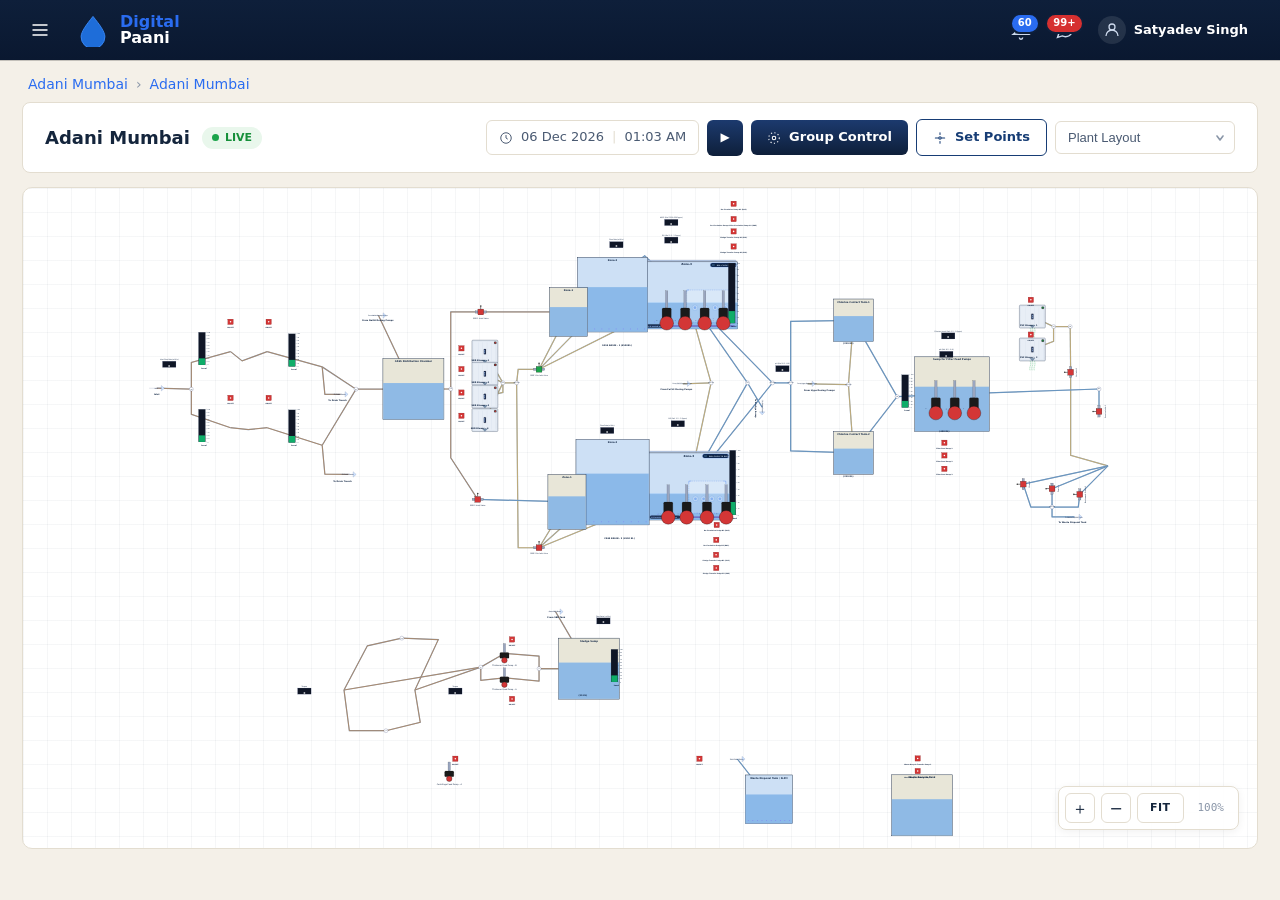
==== index.html @ 43726808 "Set Points drawer: progressive disclosure for control + LT unit changed to % User view (Set Points d" ====
<!doctype html>
<html lang="en">
<head>
<meta charset="utf-8" />
<meta name="viewport" content="width=device-width,initial-scale=1" />
<title>Adani Mumbai · Remote Control</title>
<link rel="stylesheet" href="style.css" />
</head>
<body>

<!-- ====================== TOP NAV ====================== -->
<header class="dp-topnav">
  <div class="dp-topnav-left">
    <button class="dp-burger" aria-label="Menu">
      <svg width="20" height="20" viewBox="0 0 24 24" fill="none" stroke="currentColor" stroke-width="2"><path d="M3 6h18M3 12h18M3 18h18"/></svg>
    </button>
    <div class="dp-logo">
      <svg class="dp-logo-mark" width="34" height="34" viewBox="0 0 40 40">
        <path d="M20 4 C12 14, 6 22, 6 28 a14 14 0 0 0 28 0 c0 -6 -6 -14 -14 -24z" fill="#1e6dd9"/>
        <path d="M20 4 C12 14, 6 22, 6 28 a14 14 0 0 0 28 0 c0 -6 -6 -14 -14 -24z" fill="none" stroke="#3d8eff" stroke-width="1"/>
      </svg>
      <div class="dp-logo-text">
        <div class="t1">Digital</div>
        <div class="t2">Paani</div>
      </div>
    </div>
  </div>
  <div class="dp-topnav-right">
    <button class="dp-icon-btn" aria-label="Notifications">
      <svg width="20" height="20" viewBox="0 0 24 24" fill="none" stroke="currentColor" stroke-width="1.7"><path d="M6 8a6 6 0 0 1 12 0c0 7 3 9 3 9H3s3-2 3-9"/><path d="M10 21a2 2 0 0 0 4 0"/></svg>
      <span class="dp-badge">60</span>
    </button>
    <button class="dp-icon-btn" aria-label="Messages">
      <svg width="20" height="20" viewBox="0 0 24 24" fill="none" stroke="currentColor" stroke-width="1.7"><path d="M21 11.5a8.38 8.38 0 0 1-.9 3.8 8.5 8.5 0 0 1-7.6 4.7 8.38 8.38 0 0 1-3.8-.9L3 21l1.9-5.7a8.38 8.38 0 0 1-.9-3.8 8.5 8.5 0 0 1 4.7-7.6 8.38 8.38 0 0 1 3.8-.9h.5a8.48 8.48 0 0 1 8 8v.5z"/></svg>
      <span class="dp-badge red">99+</span>
    </button>
    <div class="dp-user">
      <span class="dp-user-icon">
        <svg width="18" height="18" viewBox="0 0 24 24" fill="none" stroke="currentColor" stroke-width="1.7"><circle cx="12" cy="8" r="4"/><path d="M4 20a8 8 0 0 1 16 0"/></svg>
      </span>
      <span class="dp-user-name">Satyadev Singh</span>
    </div>
  </div>
</header>

<!-- ====================== BREADCRUMB ====================== -->
<nav class="dp-breadcrumb">
  <a href="#">Adani Mumbai</a>
  <span class="sep">›</span>
  <a href="#">Adani Mumbai</a>
</nav>

<!-- ====================== PAGE HEADER STRIP ====================== -->
<div class="dp-page-strip">
  <div class="dp-page-title">
    <h1>Adani Mumbai</h1>
    <span class="live-pill"><span class="dot"></span> LIVE</span>
  </div>
  <div class="dp-page-actions">
    <div class="dp-datetime">
      <svg width="14" height="14" viewBox="0 0 24 24" fill="none" stroke="currentColor" stroke-width="1.7"><circle cx="12" cy="12" r="9"/><path d="M12 7v5l3 2"/></svg>
      <span id="hdrDate">May 26, 2026</span>
      <span class="sep">|</span>
      <span id="hdrTime">04:18 PM</span>
    </div>
    <button class="dp-play" aria-label="Play">▶</button>
    <button class="dp-group-btn" id="openGroupControl">
      <svg width="14" height="14" viewBox="0 0 24 24" fill="none" stroke="currentColor" stroke-width="1.8"><circle cx="12" cy="12" r="3"/><circle cx="12" cy="12" r="9" stroke-dasharray="2 4"/></svg>
      Group Control
    </button>
    <button class="dp-group-btn alt" id="openSetPoints">
      <svg width="14" height="14" viewBox="0 0 24 24" fill="none" stroke="currentColor" stroke-width="1.8" stroke-linecap="round" stroke-linejoin="round"><path d="M4 12h6"/><path d="M14 12h6"/><circle cx="12" cy="12" r="2"/><path d="M12 6V3"/><path d="M12 21v-3"/></svg>
      Set Points
    </button>
    <div class="dp-page-select">
      <select id="pageSelect">
        <option value="layout">Plant Layout</option>
        <option value="config">Set Point Configuration</option>
      </select>
      <svg width="10" height="10" viewBox="0 0 10 10"><path d="M2,3 L5,7 L8,3" fill="none" stroke="currentColor" stroke-width="1.6" stroke-linecap="round" stroke-linejoin="round"/></svg>
    </div>
  </div>
</div>

<!-- ====================== MAIN VIEWS ====================== -->
<main class="dp-main" id="dpMain">
  <!-- Plant Layout view -->
  <section class="view view-layout" id="view-layout">
    <div class="scada-wrap" id="scadaWrap">
      <div id="layoutHost" class="layout-host"></div>
      <div class="zoom-controls" aria-label="Layout zoom controls">
        <button class="zbtn" id="zoomIn"  title="Zoom in">＋</button>
        <button class="zbtn" id="zoomOut" title="Zoom out">−</button>
        <button class="zbtn wide" id="zoomFit" title="Fit / reset">FIT</button>
        <span class="zoom-level" id="zoomLevel">100%</span>
      </div>
      <div class="tank-drawer hidden" data-viz-internals="BASIN1" id="vizDrawer1"></div>
      <div class="tank-drawer hidden" data-viz-internals="BASIN2" id="vizDrawer2"></div>
    </div>
  </section>

</main>

<!-- ====================== SET POINTS DRAWER (operator editor) ====================== -->
<aside class="dp-side wide hidden" id="setPointsPanel" aria-label="Set Points">
  <div class="dp-side-head">
    <div class="dp-side-head-left">
      <span class="dp-side-icon-tile">
        <svg width="20" height="20" viewBox="0 0 24 24" fill="none" stroke="currentColor" stroke-width="1.8" stroke-linecap="round" stroke-linejoin="round"><path d="M4 12h6"/><path d="M14 12h6"/><circle cx="12" cy="12" r="2"/><path d="M12 6V3"/><path d="M12 21v-3"/></svg>
      </span>
      <div>
        <div class="dp-side-overline">SET POINTS</div>
        <div class="dp-side-title">Adani SBR Group</div>
        <div class="dp-side-sub"><b id="spDrawerCount">12</b> configured · click Edit to override</div>
      </div>
    </div>
    <button class="dp-side-close" id="closeSetPoints">✕</button>
  </div>
  <div class="sp-drawer-toolbar">
    <div class="sp-drawer-search">
      <svg width="14" height="14" viewBox="0 0 24 24" fill="none" stroke="currentColor" stroke-width="1.8"><circle cx="11" cy="11" r="7"/><path d="m21 21-4.3-4.3"/></svg>
      <input type="search" id="spDrawerSearch" placeholder="Search by name, equipment or HMI tag…" />
    </div>
    <select id="spDrawerTypeFilter" class="sp-drawer-select">
      <option value="">All types</option>
      <option>Level</option><option>DO</option><option>Differential Pressure</option><option>Differential Pressure (calculated)</option>
      <option>pH</option><option>FRC</option><option>ORP</option><option>Flow</option><option>Time</option>
    </select>
  </div>
  <div class="sp-drawer-body" id="spDrawerBody"></div>
</aside>

<!-- ====================== GROUP CONTROL SIDE PANEL ====================== -->
<aside class="dp-side hidden" id="groupPanel" aria-label="Group Control">
  <div class="dp-side-head">
    <div class="dp-side-head-left">
      <span class="dp-side-icon-tile">
        <svg width="20" height="20" viewBox="0 0 24 24" fill="none" stroke="currentColor" stroke-width="1.8"><circle cx="12" cy="12" r="3"/><circle cx="12" cy="12" r="9" stroke-dasharray="2 4"/></svg>
      </span>
      <div>
        <div class="dp-side-overline">GROUP CONTROL</div>
        <div class="dp-side-title" id="groupTitle">Adani SBR Group</div>
        <div class="dp-side-sub"><b id="groupCount">16</b> equipments</div>
      </div>
    </div>
    <button class="dp-side-close" id="closeGroupPanel">✕</button>
  </div>

  <div class="dp-side-body">
    <!-- GROUP MODE CARD -->
    <div class="dp-card">
      <div class="dp-card-head">
        <div class="dp-card-title">Group Mode</div>
      </div>
      <div class="dp-card-row">
        <span class="k">STATUS:</span>
        <span class="v" id="groupModeStatus">—</span>
      </div>
      <div class="dp-alert warn">
        <svg width="16" height="16" viewBox="0 0 24 24" fill="none" stroke="currentColor" stroke-width="1.8"><path d="M12 9v4M12 17h.01"/><path d="M10.3 3.86 1.82 18a2 2 0 0 0 1.71 3h16.94a2 2 0 0 0 1.71-3L13.71 3.86a2 2 0 0 0-3.42 0z"/></svg>
        <div>
          <div class="t1">Group control unavailable</div>
          <div class="t2">Remote control not configured</div>
        </div>
      </div>
      <button class="dp-btn ghost full" id="refreshStatus">
        <svg width="14" height="14" viewBox="0 0 24 24" fill="none" stroke="currentColor" stroke-width="1.8"><path d="M3 12a9 9 0 1 0 3-6.7"/><path d="M3 4v5h5"/></svg>
        Refresh status
      </button>
    </div>

    <!-- EQUIPMENTS LIST CARD -->
    <div class="dp-card">
      <div class="dp-card-head">
        <div>
          <div class="dp-card-title">Equipments</div>
          <div class="dp-card-sub">Control individual equipments in this group.</div>
        </div>
        <span class="dp-pill" id="equipCountPill">16 equipments</span>
      </div>
      <div class="dp-equip-list" id="equipList"></div>
    </div>
  </div>
</aside>

<!-- ====================== SET POINT EDIT NOTICE MODAL ====================== -->
<div id="spNotice" class="modal hidden">
  <div class="modal-card">
    <div class="modal-icon warn">
      <svg width="22" height="22" viewBox="0 0 24 24" fill="none" stroke="currentColor" stroke-width="1.8"><path d="M12 9v4M12 17h.01"/><path d="M10.3 3.86 1.82 18a2 2 0 0 0 1.71 3h16.94a2 2 0 0 0 1.71-3L13.71 3.86a2 2 0 0 0-3.42 0z"/></svg>
    </div>
    <h2>Set point change will alter equipment behaviour</h2>
    <p class="muted" id="spNoticeBody">Updating this set point will change how the PLC drives the linked equipment. Logic is unchanged — only the threshold value is overridden.</p>
    <div class="sp-impact" id="spImpactList"></div>
    <div class="modal-actions">
      <button class="dp-btn ghost" id="spNoticeCancel">Cancel</button>
      <button class="dp-btn primary" id="spNoticeConfirm">Apply override</button>
    </div>
  </div>
</div>

<!-- ====================== TECHNICAL REMOTE LOADER ====================== -->
<div id="remoteLoader" class="rl hidden" aria-hidden="true">
  <div class="rl-card">
    <div class="rl-head">
      <div class="rl-head-left">
        <span class="rl-led"></span>
        <span class="rl-tag">REMOTE LINK · NEGOTIATING</span>
      </div>
      <span class="rl-host" id="rlHost">PLC-MUM-01 :: 10.42.7.18</span>
    </div>
    <div class="rl-bar"><div class="rl-bar-fill" id="rlBarFill"></div></div>
    <div class="rl-log" id="rlLog"></div>
    <div class="rl-foot">
      <span>TLS 1.3 · AES-256-GCM</span>
      <span id="rlFootStatus">handshake in progress…</span>
    </div>
  </div>
</div>

<!-- WARNING POPUP -->
<div id="scWarn" class="modal hidden">
  <div class="modal-card sc-warn">
    <div class="sc-warn-head">
      <div class="sc-warn-icon">⚠</div>
      <div>
        <h2>Value outside safe range</h2>
        <p class="muted">The system warns — it does not block setpoint changes.</p>
      </div>
    </div>
    <div class="sc-warn-body" id="scWarnBody">—</div>
    <div class="sc-foot">
      <button class="dp-btn ghost" id="scWarnCancel">Cancel</button>
      <button class="dp-btn danger" id="scWarnOverride">Override &amp; apply</button>
    </div>
  </div>
</div>

<div id="toast" class="toast hidden"></div>

<script src="assets/sbr-section.js"></script>
<script src="assets/sbr-basins.js"></script>
<script src="assets/setpoints.js"></script>
<script src="app.js"></script>
</body>
</html>
---- style.css ----
/* ============================================================
   Digital Paani · Remote Control
   ============================================================ */
:root {
  --bg: #f4f0e8;            /* cream body */
  --surface: #ffffff;
  --surface-2: #fbfaf6;
  --line: #e3ddd0;
  --line-2: #ecead8;
  --text: #14253c;
  --text-2: #4a5a72;
  --muted: #8a96a8;
  --primary: #173d75;       /* navy used for buttons/headings */
  --primary-2: #2a6cf0;     /* link blue */
  --accent: #2a6cf0;
  --ok: #1aa44a;
  --warn: #d68a14;
  --warn-bg: #fff5e0;
  --warn-border: #f3d08a;
  --bad: #d33636;
  --remote: #6b4ce0;
  --topnav: #0e1f3a;        /* dark navy top bar */
  --topnav-2: #0a1830;
}
* { box-sizing: border-box; }
html, body { margin:0; background: var(--bg); color: var(--text);
  font: 14px/1.45 "Inter", system-ui, -apple-system, "Segoe UI", sans-serif; }
button { font: inherit; color: inherit; cursor: pointer; }
.hidden { display: none !important; }
.muted { color: var(--muted); }
a { color: var(--primary-2); text-decoration: none; }
a:hover { text-decoration: underline; }

/* ============================================================
   TOP NAV
   ============================================================ */
.dp-topnav {
  display: flex; align-items: center; justify-content: space-between;
  background: linear-gradient(180deg, var(--topnav), var(--topnav-2));
  color: #fff; padding: 10px 20px; height: 60px;
  position: sticky; top: 0; z-index: 30;
  box-shadow: 0 1px 0 rgba(0,0,0,.2);
}
.dp-topnav-left { display: flex; align-items: center; gap: 16px; }
.dp-burger {
  width: 40px; height: 40px; border: 0; border-radius: 6px;
  background: transparent; color: #fff;
  display: grid; place-items: center;
  transition: background .15s;
}
.dp-burger:hover { background: rgba(255,255,255,.08); }
.dp-logo { display: flex; align-items: center; gap: 10px; }
.dp-logo-mark { display: block; }
.dp-logo-text { line-height: 1; font-weight: 700; }
.dp-logo-text .t1 { color: #2a6cf0; font-size: 16px; }
.dp-logo-text .t2 { color: #ffffff; font-size: 16px; }

.dp-topnav-right { display: flex; align-items: center; gap: 6px; }
.dp-icon-btn {
  width: 38px; height: 38px; border: 0; border-radius: 8px;
  background: transparent; color: #cdd9ec;
  display: grid; place-items: center; position: relative;
  transition: background .15s, color .15s;
}
.dp-icon-btn:hover { background: rgba(255,255,255,.08); color: #fff; }
.dp-badge {
  position: absolute; top: 2px; right: 0;
  background: #2a6cf0; color: #fff; font-size: 10px;
  font-weight: 700; padding: 1px 6px; border-radius: 999px;
  border: 2px solid var(--topnav);
  min-width: 20px; text-align: center;
}
.dp-badge.red { background: #d63030; }
.dp-user {
  display: flex; align-items: center; gap: 8px; padding: 6px 12px 6px 8px;
  border-radius: 8px; transition: background .15s;
}
.dp-user:hover { background: rgba(255,255,255,.08); }
.dp-user-icon {
  width: 28px; height: 28px; border-radius: 50%;
  background: rgba(255,255,255,.1); color: #cdd9ec;
  display: grid; place-items: center; flex: none;
}
.dp-user-name { color: #fff; font-size: 13px; font-weight: 600; }

/* ============================================================
   BREADCRUMB
   ============================================================ */
.dp-breadcrumb {
  padding: 14px 28px 8px; display: flex; align-items: center;
  gap: 8px; font-size: 14px;
}
.dp-breadcrumb a { color: var(--primary-2); font-weight: 500; }
.dp-breadcrumb .sep { color: var(--muted); }

/* ============================================================
   PAGE STRIP (title + controls)
   ============================================================ */
.dp-page-strip {
  margin: 0 22px 14px; padding: 16px 22px;
  background: var(--surface); border: 1px solid var(--line);
  border-radius: 8px;
  display: flex; align-items: center; justify-content: space-between;
}
.dp-page-title { display: flex; align-items: center; gap: 12px; }
.dp-page-title h1 { font-size: 18px; font-weight: 700; margin: 0; color: var(--text); }
.live-pill {
  display: inline-flex; align-items: center; gap: 6px;
  padding: 3px 10px; border-radius: 999px;
  background: #e9f7ec; color: #16903a; font-size: 11px; font-weight: 700;
}
.live-pill .dot { width: 7px; height: 7px; border-radius: 50%; background: #1aa44a;
  box-shadow: 0 0 0 0 rgba(26,164,74,.6); animation: dotpulse 1.6s infinite; }
@keyframes dotpulse {
  0%   { box-shadow: 0 0 0 0 rgba(26,164,74,.6); }
  70%  { box-shadow: 0 0 0 6px rgba(26,164,74,0); }
  100% { box-shadow: 0 0 0 0 rgba(26,164,74,0); }
}

.dp-page-actions { display: flex; align-items: center; gap: 8px; }
.dp-datetime {
  display: flex; align-items: center; gap: 8px;
  padding: 7px 12px; border: 1px solid var(--line); border-radius: 6px;
  background: #fff; font-size: 13px; color: var(--text-2);
}
.dp-datetime .sep { color: var(--line); }
.dp-play {
  width: 36px; height: 36px; border: 0; border-radius: 6px;
  background: linear-gradient(180deg, #1c3a6e, #0e1f3a); color: #fff;
  font-size: 12px;
}
.dp-play:hover { background: linear-gradient(180deg, #2a4a7e, #16294a); }
.dp-group-btn {
  display: flex; align-items: center; gap: 8px;
  padding: 8px 16px; border: 0; border-radius: 6px;
  background: linear-gradient(180deg, #1c3a6e, #0e1f3a); color: #fff;
  font-size: 13px; font-weight: 600;
}
.dp-group-btn:hover { background: linear-gradient(180deg, #2a4a7e, #16294a); }
.dp-group-btn.alt {
  background: #fff; color: var(--primary); border: 1px solid var(--primary);
}
.dp-group-btn.alt:hover { background: #f0f4fb; color: var(--primary); }

.dp-page-select { position: relative; }
.dp-page-select select {
  appearance: none; padding: 8px 32px 8px 12px;
  border: 1px solid var(--line); border-radius: 6px;
  background: #fff; color: var(--text-2); font-size: 13px;
  min-width: 160px; cursor: pointer;
}
.dp-page-select svg { position: absolute; right: 10px; top: 50%; transform: translateY(-50%); pointer-events: none; color: var(--muted); }

/* ============================================================
   MAIN VIEWS
   ============================================================ */
.dp-main { padding: 0 22px 22px; transition: padding .25s ease; }
.dp-main.side-open { padding-right: 432px; }
.dp-main.drawer-open { padding-right: 460px; }

.view { animation: viewIn .2s ease-out; }
@keyframes viewIn { from { opacity: 0; transform: translateY(4px); } to { opacity: 1; transform: none; } }

.scada-wrap {
  position: relative; background: var(--surface);
  border: 1px solid var(--line); border-radius: 10px;
  overflow: hidden;
}
.layout-host { position: relative; width: 100%; height: 660px; overflow: hidden;
  background-image:
    linear-gradient(rgba(20,37,60,.04) 1px, transparent 1px),
    linear-gradient(90deg, rgba(20,37,60,.04) 1px, transparent 1px);
  background-size: 24px 24px;
}
.layout-svg { display: block; width: 100%; height: 100%; cursor: grab; }
.layout-svg.panning, .layout-host.panning { cursor: grabbing; }
.layout-svg text { font-family: "Inter", system-ui, sans-serif; }
.layout-svg .lay-pipe { pointer-events: none; }

/* Zoom controls */
.zoom-controls {
  position: absolute; bottom: 18px; right: 18px;
  display: flex; align-items: center; gap: 6px;
  background: rgba(255,255,255,.92); border: 1px solid var(--line);
  border-radius: 8px; padding: 6px; z-index: 8;
  box-shadow: 0 2px 8px rgba(0,0,0,.06);
}
.zbtn { width: 30px; height: 30px; border: 1px solid var(--line);
  background: #fff; color: var(--text); border-radius: 6px;
  display: grid; place-items: center; font-size: 16px; transition: .12s; }
.zbtn:hover { border-color: var(--primary-2); color: var(--primary-2); }
.zbtn.wide { width: auto; padding: 0 12px; font-size: 11px; font-weight: 700; letter-spacing: .5px; }
.zoom-level { font-size: 11px; color: var(--muted); font-family: monospace; padding: 0 8px; }

/* ============================================================
   DIM MODE (focus on selected section)
   ============================================================ */
.layout-svg.dim-mode .layer-pipes .lay-pipe.out-section,
.layout-svg.dim-mode g[data-cell-id].out-section {
  opacity: .50; filter: saturate(.7); transition: opacity .35s, filter .35s;
}

/* HIGHLIGHTS — preview-hover (cyan), acted (green), staged (amber) */
.layout-svg g[data-cell-id].preview-hover {
  filter: drop-shadow(0 0 14px rgba(42,108,240,.95)) drop-shadow(0 0 28px rgba(42,108,240,.55));
  opacity: 1 !important; animation: previewPulse .9s ease-in-out infinite;
}
.layout-svg.dim-mode g[data-cell-id].preview-hover { opacity: 1 !important; }
@keyframes previewPulse {
  0%, 100% { filter: drop-shadow(0 0 10px rgba(42,108,240,.7)) drop-shadow(0 0 22px rgba(42,108,240,.4)); }
  50%      { filter: drop-shadow(0 0 18px rgba(42,108,240,1))  drop-shadow(0 0 36px rgba(42,108,240,.7)); }
}
.layout-svg g[data-cell-id].acted-on { filter: drop-shadow(0 0 10px rgba(26,164,74,.65)); animation: actedPulse 1.4s ease-in-out infinite; }
.layout-svg.dim-mode g[data-cell-id].acted-on { opacity: 1 !important; }
@keyframes actedPulse {
  0%, 100% { filter: drop-shadow(0 0 6px rgba(26,164,74,.4)); }
  50%      { filter: drop-shadow(0 0 14px rgba(26,164,74,.85)); }
}
.layout-svg g[data-cell-id].staged { filter: drop-shadow(0 0 8px rgba(214,138,20,.7)); }
.layout-svg.dim-mode g[data-cell-id].staged { opacity: 1 !important; }

/* Tank double-click affordance */
.layout-svg .lay-sbr-tank.clickable-tank { cursor: zoom-in; }
.layout-svg .lay-sbr-tank .peek-layer { opacity: .55; }
.layout-svg .lay-sbr-tank .stacked-edge { opacity: .85; }
.layout-svg .lay-sbr-tank .dbl-badge { animation: dblBlink 1.6s ease-in-out infinite; }
@keyframes dblBlink {
  0%, 100% { opacity: .85; }
  50%      { opacity: 1; filter: drop-shadow(0 0 6px rgba(42,108,240,.8)); }
}
.layout-svg .lay-sbr-tank .inspect-badge { animation: badgePulse 2.4s ease-in-out infinite; }
@keyframes badgePulse {
  0%, 100% { filter: drop-shadow(0 0 0 rgba(42,108,240,0)); }
  50%      { filter: drop-shadow(0 0 8px rgba(42,108,240,.6)); }
}
.layout-svg .corner-ribbon rect { animation: ribbonGlow 2s ease-in-out infinite; }
@keyframes ribbonGlow { 0%,100% { opacity: .7 } 50% { opacity: 1 } }
.layout-svg .tap-icon { animation: tapPulse 1.8s ease-in-out infinite; transform-origin: center; transform-box: fill-box; }
@keyframes tapPulse { 0%,100% { transform: scale(1); opacity: 1; } 50% { transform: scale(1.18); opacity: .8; } }
@keyframes tankBubble {
  0%   { transform: translateY(0) scale(.6); opacity: 0; }
  10%  { opacity: .85; }
  90%  { opacity: .6; }
  100% { transform: translateY(-280px) scale(1.1); opacity: 0; }
}

/* Blower */
.layout-svg .lay-blower .blower-led { transition: fill .2s; }
.layout-svg .lay-blower.on .blower-led { fill: #1aa44a; filter: drop-shadow(0 0 4px rgba(26,164,74,.7)); }
.layout-svg .lay-blower:not(.on) .blower-led { fill: #d33636; }
.layout-svg .lay-blower .airflow { opacity: 0; stroke-dasharray: 5 8; }
.layout-svg .lay-blower.on .airflow { opacity: 1; animation: airflow 1.1s linear infinite; }
@keyframes airflow { to { stroke-dashoffset: -26; } }

/* ============================================================
   GROUP CONTROL SIDE PANEL
   ============================================================ */
.dp-side {
  position: fixed; top: 60px; right: 0; bottom: 0; width: 410px; z-index: 25;
  background: var(--surface); border-left: 1px solid var(--line);
  display: flex; flex-direction: column;
  box-shadow: -8px 0 24px rgba(20,37,60,.06);
  animation: sideIn .25s ease-out;
}
.dp-side.wide { width: 480px; }
.dp-side.hidden { display: none; }
@keyframes sideIn { from { transform: translateX(20px); opacity: 0; } to { transform: none; opacity: 1; } }

.dp-side-head {
  display: flex; justify-content: space-between; align-items: flex-start;
  padding: 18px 18px 16px; border-bottom: 1px solid var(--line);
}
.dp-side-head-left { display: flex; gap: 12px; }
.dp-side-icon-tile {
  width: 38px; height: 38px; border-radius: 8px;
  background: #f0f4fb; color: var(--primary); border: 1px solid #dde6f3;
  display: grid; place-items: center; flex: none;
}
.dp-side-overline { font-size: 10px; letter-spacing: 1.6px; color: var(--muted); font-weight: 700; }
.dp-side-title { font-size: 16px; font-weight: 700; color: var(--text); margin-top: 2px; }
.dp-side-sub { font-size: 12px; color: var(--text-2); margin-top: 2px; }
.dp-side-sub b { color: var(--text); }
.dp-side-close {
  width: 32px; height: 32px; border: 0; background: transparent;
  border-radius: 6px; color: var(--muted); font-size: 16px;
}
.dp-side-close:hover { background: #f6f1ea; color: var(--text); }

.dp-side-body {
  flex: 1; overflow: auto; padding: 16px 18px 24px;
  display: flex; flex-direction: column; gap: 14px;
}

.dp-card {
  background: var(--surface-2); border: 1px solid var(--line);
  border-radius: 10px; padding: 14px;
}
.dp-card-head {
  display: flex; justify-content: space-between; align-items: flex-start;
  margin-bottom: 12px; gap: 12px;
}
.dp-card-title { font-size: 13px; font-weight: 700; color: var(--text); letter-spacing: .2px; }
.dp-card-sub { font-size: 11.5px; color: var(--muted); margin-top: 2px; }
.dp-card-row {
  display: flex; align-items: center; gap: 8px; padding: 6px 0;
  font-size: 13px;
}
.dp-card-row .k { color: var(--muted); font-size: 11.5px; letter-spacing: .8px; font-weight: 600; }
.dp-card-row .v { color: var(--text); font-weight: 600; }
.dp-pill {
  font-size: 11px; padding: 3px 9px; border-radius: 6px;
  background: #eef2f7; color: var(--text-2); font-weight: 600;
  border: 1px solid #dde6f3;
}

.dp-alert {
  display: flex; gap: 10px; align-items: flex-start;
  padding: 10px 12px; border-radius: 8px;
  font-size: 12.5px;
}
.dp-alert.warn { background: var(--warn-bg); border: 1px solid var(--warn-border); color: #7a5210; }
.dp-alert svg { color: #b87b16; flex: none; margin-top: 1px; }
.dp-alert .t1 { font-weight: 600; color: #7a5210; }
.dp-alert .t2 { font-size: 12px; color: #9a6f24; margin-top: 1px; }

.dp-btn {
  display: inline-flex; align-items: center; justify-content: center; gap: 8px;
  padding: 9px 16px; border-radius: 6px; border: 1px solid var(--line);
  background: #fff; color: var(--text); font-weight: 600; font-size: 13px;
  transition: border-color .15s, background .15s, color .15s;
}
.dp-btn:hover { border-color: var(--primary-2); color: var(--primary-2); }
.dp-btn.full { width: 100%; }
.dp-btn.ghost { background: #fff; }
.dp-btn.primary { background: linear-gradient(180deg, #1c3a6e, #0e1f3a); border-color: #0e1f3a; color: #fff; }
.dp-btn.primary:hover { background: linear-gradient(180deg, #2a4a7e, #16294a); color: #fff; }
.dp-btn.danger { background: #d33636; color: #fff; border-color: #d33636; }
.dp-btn.danger:hover { background: #b82828; }
.dp-btn.sm { padding: 6px 12px; font-size: 12px; }

/* Equipment list rows in side panel + inline expansion */
.dp-equip-list { display: flex; flex-direction: column; gap: 8px; }
.dp-equip-wrap {
  background: #fff; border: 1px solid var(--line); border-radius: 8px;
  transition: border-color .15s, box-shadow .15s, background .15s;
  overflow: hidden;
}
.dp-equip-wrap.on-now { border-left: 3px solid var(--ok); }
.dp-equip-wrap.expanded { border-color: var(--primary-2); box-shadow: 0 2px 12px rgba(42,108,240,.10); }
.dp-equip-row {
  display: grid; grid-template-columns: 40px 1fr 16px; gap: 12px; align-items: center;
  padding: 10px 12px; cursor: pointer;
}
.dp-equip-wrap:hover { border-color: var(--primary-2); }
.dp-equip-row .eq-chev { color: var(--muted); transition: transform .2s; }
.dp-equip-wrap.expanded .eq-chev { transform: rotate(180deg); color: var(--primary-2); }
.dp-equip-expand { padding: 0; max-height: 0; overflow: hidden; transition: max-height .25s ease, padding .25s ease; }
.dp-equip-wrap.expanded .dp-equip-expand { padding: 6px 12px 12px; max-height: 1600px; }

.exp-ctl { background: var(--surface-2); border: 1px solid var(--line); border-radius: 8px; padding: 10px 12px; margin-bottom: 12px; }
.exp-ctl-row { display: flex; justify-content: space-between; align-items: center; gap: 12px; }
.exp-onoff { display: flex; gap: 6px; }
.exp-onoff .seg { padding: 6px 14px; border: 1px solid var(--line); border-radius: 6px; background: #fff; color: var(--text-2); font-size: 11.5px; font-weight: 700; transition: .12s; }
.exp-onoff .seg:hover { border-color: var(--primary-2); color: var(--primary-2); }
.exp-onoff .seg.active.on { background: #e9f7ec; border-color: var(--ok); color: #16903a; }
.exp-onoff .seg.active.off { background: #fdeaea; border-color: var(--bad); color: #aa1c1c; }

.exp-sp-head { font-size: 10px; letter-spacing: 1.4px; color: var(--muted); font-weight: 700; margin: 4px 0 8px; }
.exp-empty { padding: 14px; background: var(--surface-2); border: 1px dashed var(--line); border-radius: 8px; font-size: 12px; color: var(--muted); text-align: center; }
.dp-equip-expand .sp-card { margin-bottom: 8px; }
.dp-equip-expand .sp-card:last-child { margin-bottom: 0; }

/* HMI tag chip (shown in set point cards) */
.sp-hmi-tag {
  display: inline-block; margin-top: 6px;
  font-family: ui-monospace, "SF Mono", monospace; font-size: 10.5px;
  background: #fafaf6; border: 1px solid var(--line);
  padding: 2px 7px; border-radius: 4px; color: var(--text-2);
}

/* Set point value row with pencil */
.sp-value-row {
  display: flex; justify-content: space-between; align-items: center; gap: 12px;
}
.sp-value-label { font-size: 12px; font-weight: 600; color: var(--text-2); }
.sp-value-input {
  display: inline-flex; align-items: center;
  border: 1px solid var(--line); border-radius: 6px;
  background: #fff; overflow: hidden;
}
.sp-value-input input {
  width: 80px; border: 0; padding: 7px 10px;
  font-size: 13px; font-weight: 600; color: var(--text); text-align: right;
  font-family: ui-monospace, monospace; outline: none; background: transparent;
}
.sp-value-input input[readonly] { color: var(--text); cursor: default; background: transparent; }
.sp-value-input .unit { font-size: 11px; color: var(--muted); font-weight: 600; padding: 0 8px 0 4px; }
.sp-value-input .pencil {
  border: 0; border-left: 1px solid var(--line);
  background: #fafaf6; color: var(--primary);
  padding: 7px 10px; cursor: pointer; display: grid; place-items: center;
  transition: background .12s;
}
.sp-value-input .pencil:hover { background: #eef2f7; }
.sp-value-input.editing {
  border-color: var(--primary-2);
  box-shadow: 0 0 0 3px rgba(42,108,240,.12);
}
.sp-value-input.editing input { background: #fff; }
.sp-value-input.editing .pencil { display: none; }

.sp-card-actions { display: flex; justify-content: flex-end; gap: 8px; margin-top: 10px; padding-top: 10px; border-top: 1px solid var(--line); }
.sp-card-actions.hidden { display: none; }

.sp-disabled-note {
  margin-top: 10px; padding: 8px 10px;
  background: var(--warn-bg); border: 1px solid var(--warn-border);
  border-radius: 6px; font-size: 11.5px; color: #7a5210;
}

/* Tile (All Set Points page) range bar simplified */
.sp-range-bar { position: relative; height: 8px; border-radius: 4px; background: linear-gradient(90deg, #fafaf6, #eef2f7); margin-top: 8px; overflow: visible; }
.sp-range-bar .marker { position: absolute; top: -4px; bottom: -4px; width: 3px; background: var(--primary); border-radius: 2px; box-shadow: 0 0 6px rgba(23,61,117,.4); }
.sp-range-ticks { display: flex; justify-content: space-between; font-size: 10px; color: var(--muted); margin-top: 6px; }
.dp-equip-row .eq-icon-tile {
  width: 36px; height: 36px; border-radius: 7px; background: #f4f0e8;
  border: 1px solid var(--line); color: var(--text-2);
  display: grid; place-items: center; font-size: 14px;
}
.dp-equip-row .eq-meta .name { font-size: 13px; font-weight: 600; color: var(--text); }
.dp-equip-row .eq-meta .type-pill {
  display: inline-block; font-size: 9.5px; letter-spacing: 1px;
  background: #f4f0e8; color: var(--text-2); padding: 2px 7px;
  border-radius: 4px; margin-top: 4px; font-weight: 700;
}
.dp-equip-row .eq-meta .status-line { font-size: 11.5px; color: var(--muted); margin-top: 4px; }
.dp-equip-row .eq-meta .status-line b { color: var(--text); }
.dp-equip-row .eq-meta .status-line b.on  { color: var(--ok); }
.dp-equip-row .eq-meta .status-line b.off { color: var(--bad); }

.eq-control-btn {
  display: inline-flex; align-items: center; gap: 6px;
  padding: 7px 14px; border-radius: 6px;
  border: 1px solid var(--line); background: #fff; color: var(--text);
  font-size: 12px; font-weight: 600;
  transition: border-color .15s, color .15s, background .15s;
}
.eq-control-btn:hover { border-color: var(--primary-2); color: var(--primary-2); }
.eq-control-btn svg { color: var(--muted); }

/* ============================================================
   EQUIPMENT DRAWER (Child-level set point edits)
   ============================================================ */
.eq-drawer {
  position: fixed; top: 60px; right: 0; bottom: 0; width: 440px; z-index: 35;
  background: var(--surface); border-left: 1px solid var(--line);
  display: flex; flex-direction: column;
  box-shadow: -8px 0 24px rgba(20,37,60,.1);
  animation: sideIn .25s ease-out;
}
.eq-drawer.hidden { display: none; }
.eq-drawer-head {
  padding: 18px; border-bottom: 1px solid var(--line);
  display: flex; gap: 12px;
}
.eq-drawer-body {
  flex: 1; overflow: auto; padding: 16px 18px 24px;
  display: flex; flex-direction: column; gap: 14px;
}

.eq-status-card {
  background: var(--surface-2); border: 1px solid var(--line);
  border-radius: 10px; padding: 14px;
}
.eq-status-row { display: grid; grid-template-columns: 1fr auto; gap: 12px; align-items: center; }
.eq-mode-pill {
  display: inline-flex; align-items: center; gap: 6px;
  padding: 3px 10px; border-radius: 999px;
  font-size: 11px; font-weight: 700; letter-spacing: .5px;
}
.eq-mode-pill.local { background: #eef2f7; color: #4a5a72; }
.eq-mode-pill.remote { background: #ece4ff; color: #5a3fbe; }
.eq-onoff-bar { display: flex; gap: 8px; margin-top: 12px; }
.eq-onoff-bar .seg {
  flex: 1; padding: 8px; border: 1px solid var(--line); border-radius: 6px;
  background: #fff; text-align: center; font-size: 12px; font-weight: 600; color: var(--text-2);
}
.eq-onoff-bar .seg.active.on { background: #e9f7ec; border-color: var(--ok); color: #16903a; }
.eq-onoff-bar .seg.active.off { background: #fdeaea; border-color: var(--bad); color: #aa1c1c; }
.eq-onoff-bar .seg:not(:disabled):hover { border-color: var(--primary-2); }

/* Set point cards inside equipment drawer */
.sp-card {
  background: var(--surface); border: 1px solid var(--line); border-radius: 10px;
}
.sp-card-head {
  display: flex; justify-content: space-between; align-items: flex-start;
  padding: 12px 14px; border-bottom: 1px solid var(--line);
}
.sp-card-head .left { display: flex; gap: 10px; align-items: flex-start; }
.sp-icon-tile {
  width: 32px; height: 32px; border-radius: 7px;
  background: #eef2f7; color: var(--primary); border: 1px solid #dde6f3;
  display: grid; place-items: center; flex: none; font-weight: 700; font-size: 10px;
}
.sp-card-title { font-size: 13px; font-weight: 700; color: var(--text); }
.sp-card-sub { font-size: 11.5px; color: var(--muted); margin-top: 2px; }
.sp-card-body { padding: 14px; display: flex; flex-direction: column; gap: 12px; }
.sp-row {
  display: grid; grid-template-columns: 1fr auto; gap: 12px; align-items: center;
}
.sp-row .lbl { font-size: 12px; color: var(--text-2); font-weight: 600; }
.sp-row .lbl small { display: block; font-size: 10.5px; color: var(--muted); font-weight: 500; margin-top: 1px; }
.sp-input {
  display: inline-flex; align-items: center; gap: 6px;
  border: 1px solid var(--line); border-radius: 6px;
  padding: 4px 4px 4px 10px; background: #fff;
}
.sp-input input {
  width: 70px; border: 0; outline: 0; background: transparent;
  font-size: 13px; font-weight: 600; color: var(--text); text-align: right;
}
.sp-input .unit { font-size: 11px; color: var(--muted); font-weight: 600; padding: 0 6px; }
.sp-input .save { padding: 5px 10px; font-size: 11px; font-weight: 700;
  border: 0; background: var(--primary); color: #fff; border-radius: 4px; }
.sp-input .save:hover { background: #2a4a7e; }

.sp-range-bar { position: relative; height: 8px; border-radius: 4px; background: #f6f1ea; margin-top: 6px; overflow: hidden; }
.sp-range-bar .min-max { position: absolute; top: 0; bottom: 0; background: #fdeaea; }
.sp-range-bar .safe { position: absolute; top: 0; bottom: 0; background: #e9f7ec; }
.sp-range-bar .marker { position: absolute; top: -3px; bottom: -3px; width: 3px; background: var(--primary); border-radius: 2px; box-shadow: 0 0 6px rgba(23,61,117,.4); }
.sp-range-ticks { display: flex; justify-content: space-between; font-size: 10px; color: var(--muted); margin-top: 4px; }

.sp-toggle-row { display: flex; align-items: center; justify-content: space-between; padding: 6px 0; }
.sp-toggle-row .lbl { font-size: 12.5px; color: var(--text); font-weight: 600; }
.sp-toggle {
  position: relative; display: inline-block; width: 36px; height: 20px;
}
.sp-toggle input { opacity: 0; width: 0; height: 0; }
.sp-toggle .slider { position: absolute; inset: 0; background: #d8d0bf; border-radius: 999px; transition: .2s; cursor: pointer; }
.sp-toggle .slider:before { content: ""; position: absolute; width: 14px; height: 14px; left: 3px; top: 3px; background: #fff; border-radius: 50%; transition: .2s; }
.sp-toggle input:checked + .slider { background: var(--primary-2); }
.sp-toggle input:checked + .slider:before { transform: translateX(16px); }

/* ============================================================
   MODAL
   ============================================================ */
.modal {
  position: fixed; inset: 0; z-index: 100;
  display: flex; align-items: center; justify-content: center;
  background: rgba(20,37,60,.4); backdrop-filter: blur(2px);
}
.modal.hidden { display: none; }
.modal-card {
  background: #fff; border-radius: 12px; width: 460px; max-width: 92vw;
  padding: 28px; box-shadow: 0 16px 50px rgba(20,37,60,.2);
  text-align: center;
}
.modal-icon {
  width: 56px; height: 56px; border-radius: 50%; margin: 0 auto 14px;
  display: grid; place-items: center;
}
.modal-icon.warn { background: var(--warn-bg); color: var(--warn); }
.modal-card h2 { font-size: 17px; font-weight: 700; margin: 0 0 8px; color: var(--text); }
.modal-card .muted { font-size: 13px; line-height: 1.55; }
.modal-actions { display: flex; gap: 10px; justify-content: center; margin-top: 20px; }
.sp-impact { text-align: left; background: #fafaf6; border: 1px solid var(--line); border-radius: 8px; padding: 12px 14px; margin-top: 14px; }
.sp-impact-head { font-size: 11px; letter-spacing: 1px; color: var(--muted); font-weight: 700; margin-bottom: 8px; }
.sp-impact-row { display: flex; align-items: center; gap: 10px; padding: 6px 0; font-size: 12.5px; }
.sp-impact-row .arrow { color: var(--muted); }
.sp-impact-row .target { color: var(--text); font-weight: 600; }
.sp-impact-row .effect { color: var(--text-2); font-size: 11.5px; }

/* ============================================================
   SET POINTS DRAWER (operator editor, side drawer)
   ============================================================ */
.sp-drawer-toolbar {
  display: flex; gap: 8px; padding: 12px 18px;
  border-bottom: 1px solid var(--line); background: var(--surface-2);
}
.sp-drawer-search {
  flex: 1; display: flex; align-items: center; gap: 8px;
  border: 1px solid var(--line); border-radius: 6px;
  background: #fff; padding: 7px 10px;
}
.sp-drawer-search input { flex: 1; border: 0; outline: none; font-size: 13px; background: transparent; }
.sp-drawer-search svg { color: var(--muted); flex: none; }
.sp-drawer-select {
  padding: 7px 10px; border: 1px solid var(--line); border-radius: 6px;
  background: #fff; font-size: 12.5px; color: var(--text); font-family: inherit;
  flex: 0 0 130px;
}
.sp-drawer-body {
  flex: 1; overflow: auto; padding: 12px 14px 24px;
  display: flex; flex-direction: column; gap: 10px;
}

/* Mini operator card inside the drawer */
.spd-card {
  background: linear-gradient(180deg, #ffffff, #fbfaf6);
  border: 1px solid var(--line); border-radius: 10px;
  padding: 12px; display: flex; flex-direction: column; gap: 10px;
  transition: border-color .15s, box-shadow .15s;
}
.spd-card:hover { border-color: var(--primary-2); box-shadow: 0 2px 10px rgba(42,108,240,.08); }
.spd-card.disabled { opacity: .65; }
.spd-card-head { display: flex; gap: 10px; align-items: flex-start; }
.spd-tile {
  width: 38px; height: 38px; border-radius: 8px;
  background: var(--primary); color: #fff;
  display: grid; place-items: center; flex: none;
  font-weight: 700; font-size: 10px; letter-spacing: .5px;
}
.spd-card.disabled .spd-tile { background: var(--muted); }
.spd-meta { flex: 1; min-width: 0; }
.spd-name { font-size: 13px; font-weight: 700; color: var(--text); line-height: 1.3; }
.spd-eq { font-size: 11px; color: var(--muted); margin-top: 2px; }
.spd-status {
  display: inline-flex; align-items: center; gap: 4px;
  font-size: 9.5px; font-weight: 700; letter-spacing: .5px;
  padding: 2px 7px; border-radius: 4px; flex: none;
}
.spd-status.on  { background: #e9f7ec; color: #16903a; }
.spd-status.off { background: #f4f0e8; color: var(--muted); }
.spd-status .pulse { width: 5px; height: 5px; border-radius: 50%; background: currentColor; }
.spd-status.on .pulse { animation: dotpulse 1.6s infinite; }

.spd-hmi {
  display: flex; align-items: center; gap: 6px;
  background: #fafaf6; border: 1px solid var(--line); border-radius: 5px;
  padding: 5px 9px; font-family: ui-monospace, monospace; font-size: 11px;
}
.spd-hmi .lbl { font-size: 9px; letter-spacing: 1px; color: var(--muted); font-weight: 700; }
.spd-hmi code { flex: 1; color: var(--text); }

.spd-value {
  display: flex; align-items: center; justify-content: space-between;
  background: #0e1f3a; color: #fff; border-radius: 8px;
  padding: 12px 14px; gap: 8px;
}
.spd-value.editing { padding: 8px 10px; }
.spd-card.disabled .spd-value { background: #4a5a72; }
.spd-value .v-num { font-family: ui-monospace, monospace; font-size: 22px; font-weight: 700; color: #fff; }
.spd-value .v-unit { font-size: 12px; color: #9fc8ff; font-weight: 600; margin-left: 4px; }
.spd-value .v-edit {
  background: rgba(255,255,255,.10); border: 1px solid rgba(255,255,255,.18); color: #fff;
  padding: 6px 12px; border-radius: 5px; font-size: 11.5px; font-weight: 700;
  display: inline-flex; align-items: center; gap: 5px; cursor: pointer;
}
.spd-value .v-edit:hover { background: rgba(255,255,255,.18); }
.spd-card.disabled .spd-value .v-edit { opacity: .35; cursor: not-allowed; pointer-events: none; }

.spd-value.editing .v-input-wrap {
  display: flex; align-items: center; gap: 4px;
  background: #fff; border-radius: 5px; padding: 3px 3px 3px 10px;
}
.spd-value.editing input {
  width: 80px; border: 0; outline: 0; background: transparent;
  font-family: ui-monospace, monospace; font-size: 16px; font-weight: 700; color: var(--text);
}
.spd-value.editing .v-unit-inline { font-size: 11px; color: var(--muted); padding: 0 6px; }
.spd-value.editing .v-actions { display: flex; gap: 4px; }
.spd-value.editing .btn-mini {
  border: 0; border-radius: 4px; padding: 6px 10px; font-size: 10.5px; font-weight: 700; cursor: pointer;
}
.spd-value.editing .btn-mini.cancel { background: rgba(255,255,255,.10); color: #fff; border: 1px solid rgba(255,255,255,.18); }
.spd-value.editing .btn-mini.save { background: var(--primary-2); color: #fff; }

.spd-foot {
  display: flex; justify-content: space-between; font-size: 10.5px;
  color: var(--muted); padding-top: 4px; border-top: 1px solid var(--line-2);
}
.spd-foot b { color: var(--text-2); }

.sp-drawer-empty { padding: 40px 20px; text-align: center; color: var(--muted); font-size: 13px; }

/* Set-point card readout (drawer) */
.spd-readout {
  display: grid; grid-template-columns: 1fr 1fr; gap: 8px;
  background: #fafaf6; border: 1px solid var(--line); border-radius: 8px;
  padding: 10px 12px;
}
.spd-readout-cell { display: flex; flex-direction: column; gap: 2px; }
.spd-readout-cell .lbl {
  font-size: 9.5px; letter-spacing: 1px; color: var(--muted);
  font-weight: 700; text-transform: uppercase;
}
.spd-readout-cell .v { font-size: 13px; font-weight: 700; color: var(--text); }
.spd-readout-cell .v.muted { color: var(--text-2); font-weight: 500; }
.spd-card-actions { display: flex; justify-content: flex-end; }

/* ===== Inline progressive disclosure (Set Points drawer) ===== */
.spd-card { transition: border-color .15s, box-shadow .15s; }
.spd-card.expanded {
  border-color: var(--primary-2);
  box-shadow: 0 2px 12px rgba(42,108,240,.10);
}
.spd-card-head { cursor: pointer; }
.spd-card.disabled .spd-card-head { cursor: not-allowed; }
.spd-chev {
  margin-left: auto; color: var(--muted); transition: transform .2s;
  font-size: 13px; flex: none;
}
.spd-card.expanded .spd-chev { transform: rotate(180deg); color: var(--primary-2); }

.spd-expand {
  max-height: 0; overflow: hidden; padding: 0;
  transition: max-height .25s ease, padding .25s ease;
}
.spd-card.expanded .spd-expand {
  max-height: 600px; padding: 12px 0 4px;
  border-top: 1px solid var(--line); margin-top: 4px;
}
.spd-expand-actions {
  display: flex; justify-content: flex-end; gap: 8px;
  margin-top: 12px; padding-top: 10px; border-top: 1px solid var(--line);
}

/* Setpoint Control popup */
.modal-card.sc-modal {
  width: 520px; max-width: 94vw; padding: 0; text-align: left;
  display: flex; flex-direction: column;
}
.sc-head {
  display: flex; justify-content: space-between; align-items: flex-start;
  padding: 16px 20px; border-bottom: 1px solid var(--line);
}
.sc-title { font-size: 16px; font-weight: 700; color: var(--text); }
.sc-sub { font-size: 12px; color: var(--muted); margin-top: 3px; }
.sc-meta {
  display: grid; grid-template-columns: 1fr 1fr 1fr; gap: 0;
  border-bottom: 1px solid var(--line); background: #fafaf6;
}
.sc-meta-cell {
  padding: 10px 14px; display: flex; flex-direction: column; gap: 3px;
  border-right: 1px solid var(--line);
}
.sc-meta-cell:last-child { border-right: 0; }
.sc-meta-cell .lbl {
  font-size: 9.5px; letter-spacing: 1.1px; color: var(--muted);
  font-weight: 700; text-transform: uppercase;
}
.sc-meta-cell .v { font-size: 13px; font-weight: 700; color: var(--text); }
.sc-meta-cell code {
  font-family: ui-monospace, monospace; font-size: 11.5px;
  background: #fff; border: 1px solid var(--line); padding: 2px 7px;
  border-radius: 4px; color: var(--text-2); align-self: flex-start;
}

.sc-body { padding: 18px 20px; }
.sc-slider-row {
  display: grid; grid-template-columns: auto 1fr auto; gap: 12px; align-items: center;
  margin-bottom: 14px;
}
.sc-tick { font-size: 11px; color: var(--muted); font-family: ui-monospace, monospace; }
.sc-slider {
  width: 100%; appearance: none; background: transparent;
  height: 22px; cursor: pointer;
}
.sc-slider::-webkit-slider-runnable-track {
  height: 6px; border-radius: 3px;
  background: linear-gradient(90deg, #d9f4df, #e9f7ec, #d9f4df);
  border: 1px solid var(--line);
}
.sc-slider::-moz-range-track {
  height: 6px; border-radius: 3px;
  background: linear-gradient(90deg, #d9f4df, #e9f7ec, #d9f4df);
  border: 1px solid var(--line);
}
.sc-slider::-webkit-slider-thumb {
  appearance: none; width: 20px; height: 20px; border-radius: 50%;
  background: #fff; border: 2px solid var(--primary);
  box-shadow: 0 2px 6px rgba(23,61,117,.3); cursor: grab;
  margin-top: -8px;
}
.sc-slider::-moz-range-thumb {
  width: 18px; height: 18px; border-radius: 50%;
  background: #fff; border: 2px solid var(--primary); cursor: grab;
}

.sc-num-row { display: flex; align-items: center; justify-content: space-between; gap: 12px; margin-bottom: 10px; }
.sc-num-row label { font-size: 12px; color: var(--text-2); font-weight: 600; }
.sc-num {
  display: inline-flex; align-items: center; gap: 6px;
  border: 1px solid var(--line); border-radius: 5px; background: #fff;
  padding: 4px 4px 4px 10px;
}
.sc-num input {
  width: 90px; border: 0; outline: 0; background: transparent;
  font-family: ui-monospace, monospace; font-size: 14px; font-weight: 700; color: var(--text);
  text-align: right;
}
.sc-num .unit { font-size: 11px; color: var(--muted); padding: 0 8px; font-weight: 600; }

.sc-marker-row {
  background: #f0f4fb; border: 1px solid #d6e0f2; border-radius: 6px;
  padding: 8px 12px; font-size: 12px; color: var(--text-2);
}
.sc-marker-row b { color: var(--text); }

.sc-foot {
  padding: 14px 20px; border-top: 1px solid var(--line);
  display: flex; justify-content: flex-end; gap: 8px;
}

/* LT grid in popup */
.sc-lt-grid { display: grid; grid-template-columns: 1fr 1fr; gap: 10px; }
.sc-lt-block { background: #fafaf6; border: 1px solid var(--line); border-radius: 8px; padding: 12px; }
.sc-lt-title { font-size: 11.5px; font-weight: 700; color: var(--text); margin-bottom: 8px; }
.sc-lt-row { display: grid; grid-template-columns: 40px 1fr; gap: 8px; align-items: center; margin-bottom: 6px; }
.sc-lt-row:last-child { margin-bottom: 0; }
.sc-lt-row label { font-size: 11px; color: var(--muted); font-weight: 700; }

/* Warning modal */
.modal-card.sc-warn { width: 460px; max-width: 94vw; padding: 0; text-align: left; }
.sc-warn-head {
  display: flex; gap: 14px; align-items: flex-start;
  padding: 18px 20px; border-bottom: 1px solid var(--line);
  background: linear-gradient(180deg, #fff5e0, #fff);
}
.sc-warn-icon {
  width: 40px; height: 40px; border-radius: 50%;
  background: var(--warn-bg); border: 1px solid var(--warn-border);
  color: var(--warn); display: grid; place-items: center;
  font-size: 18px; flex: none;
}
.sc-warn-head h2 { margin: 0; font-size: 15px; font-weight: 700; color: var(--text); }
.sc-warn-head .muted { margin: 3px 0 0; font-size: 12px; }
.sc-warn-body { padding: 16px 20px; font-size: 13px; color: var(--text-2); line-height: 1.55; }

/* ============================================================
   SET POINT CONTROL PANEL (legacy — kept for compat, no longer routed)
   ============================================================ */
.spc-shell {
  display: grid; grid-template-columns: 260px 1fr; gap: 14px;
  align-items: stretch;
}
.spc-sidebar {
  background: var(--surface); border: 1px solid var(--line); border-radius: 10px;
  padding: 16px; display: flex; flex-direction: column; gap: 14px;
  min-height: 620px; height: calc(100vh - 220px); position: sticky; top: 80px;
}
.spc-side-title { font-size: 14px; font-weight: 700; color: var(--text); }
.spc-side-sub { font-size: 11.5px; color: var(--muted); margin-top: 3px; }
.spc-side-search {
  display: flex; align-items: center; gap: 8px;
  border: 1px solid var(--line); border-radius: 6px;
  background: #fff; padding: 7px 10px;
}
.spc-side-search input { flex: 1; border: 0; outline: none; font-size: 13px; background: transparent; }
.spc-side-search svg { color: var(--muted); flex: none; }
.spc-side-list { flex: 1; overflow: auto; display: flex; flex-direction: column; gap: 2px; }
.spc-cat {
  display: grid; grid-template-columns: 32px 1fr auto; gap: 10px; align-items: center;
  padding: 9px 10px; border-radius: 7px; cursor: pointer;
  transition: background .12s;
  border: 1px solid transparent;
}
.spc-cat:hover { background: #fafaf6; }
.spc-cat.active {
  background: linear-gradient(180deg, #f0f4fb, #e6edf8);
  border-color: #d6e0f2;
}
.spc-cat .cat-ic {
  width: 32px; height: 32px; border-radius: 7px;
  background: #eef2f7; color: var(--primary); border: 1px solid #dde6f3;
  display: grid; place-items: center; font-weight: 700; font-size: 10px;
}
.spc-cat.active .cat-ic { background: var(--primary); color: #fff; border-color: var(--primary); }
.spc-cat .cat-name { font-size: 12.5px; font-weight: 600; color: var(--text); }
.spc-cat .cat-count {
  font-size: 11px; font-weight: 700; padding: 2px 7px; border-radius: 4px;
  background: #eef2f7; color: var(--text-2); font-family: ui-monospace, monospace;
}
.spc-cat.active .cat-count { background: var(--primary); color: #fff; }

.spc-side-foot {
  border-top: 1px solid var(--line); padding-top: 12px;
  display: flex; flex-direction: column; gap: 4px;
}
.spc-meta-row {
  display: flex; justify-content: space-between; align-items: center;
  font-size: 11px; color: var(--muted);
}
.spc-meta-row .ok-dot {
  width: 8px; height: 8px; border-radius: 50%; background: var(--ok);
  box-shadow: 0 0 4px rgba(26,164,74,.5);
}

.spc-main {
  background: var(--surface); border: 1px solid var(--line); border-radius: 10px;
  padding: 18px 20px;
}
.spc-toolbar {
  display: flex; justify-content: space-between; align-items: flex-start;
  margin-bottom: 18px; padding-bottom: 14px; border-bottom: 1px solid var(--line);
}
.spc-cat-title { font-size: 17px; font-weight: 700; color: var(--text); }
.spc-cat-sub { font-size: 12.5px; color: var(--muted); margin-top: 2px; }
.spc-toolbar-right { display: flex; gap: 14px; }
.spc-legend { display: inline-flex; align-items: center; gap: 6px; font-size: 11px; color: var(--muted); }
.spc-legend .dot { width: 8px; height: 8px; border-radius: 50%; }
.spc-legend .dot.ok  { background: var(--ok); }
.spc-legend .dot.off { background: var(--muted); opacity: .4; }

.spc-grid {
  display: grid; grid-template-columns: repeat(auto-fill, minmax(380px, 1fr)); gap: 12px;
}
.spc-card {
  background: linear-gradient(180deg, #ffffff, #fbfaf6);
  border: 1px solid var(--line); border-radius: 12px;
  padding: 16px; display: flex; flex-direction: column; gap: 14px;
  transition: border-color .15s, box-shadow .15s;
  position: relative; overflow: hidden;
}
.spc-card:hover { border-color: var(--primary-2); box-shadow: 0 4px 14px rgba(42,108,240,.08); }
.spc-card.disabled { opacity: .65; background: linear-gradient(180deg, #fafaf6, #f4f0e8); }
.spc-card.disabled:hover { border-color: var(--line); box-shadow: none; }

.spc-card-head { display: flex; gap: 12px; align-items: flex-start; }
.spc-card-tile {
  width: 44px; height: 44px; border-radius: 9px;
  background: var(--primary); color: #fff;
  display: grid; place-items: center; flex: none;
  font-weight: 700; font-size: 11px; letter-spacing: .5px;
  box-shadow: 0 2px 6px rgba(23,61,117,.25);
}
.spc-card.disabled .spc-card-tile { background: var(--muted); box-shadow: none; }
.spc-card-meta { flex: 1; min-width: 0; }
.spc-card-name { font-size: 14px; font-weight: 700; color: var(--text); line-height: 1.3; }
.spc-card-eq { font-size: 11.5px; color: var(--muted); margin-top: 3px; }
.spc-card-status { display: flex; align-items: center; gap: 5px; font-size: 10px; font-weight: 700; letter-spacing: .5px; padding: 3px 8px; border-radius: 4px; flex: none; }
.spc-card-status.on  { background: #e9f7ec; color: #16903a; }
.spc-card-status.off { background: #f4f0e8; color: var(--muted); }
.spc-card-status .pulse { width: 6px; height: 6px; border-radius: 50%; background: currentColor; }
.spc-card-status.on .pulse { animation: dotpulse 1.6s infinite; }

.spc-hmi-row {
  display: flex; align-items: center; gap: 8px;
  background: #fafaf6; border: 1px solid var(--line); border-radius: 6px;
  padding: 7px 10px;
}
.spc-hmi-row .label { font-size: 10px; letter-spacing: 1px; color: var(--muted); font-weight: 700; }
.spc-hmi-row code { flex: 1; font-family: ui-monospace, monospace; font-size: 11.5px; color: var(--text); }

.spc-value-display {
  display: flex; align-items: baseline; justify-content: space-between;
  background: #0e1f3a; color: #fff; border-radius: 10px;
  padding: 18px 20px; gap: 10px;
}
.spc-card.disabled .spc-value-display { background: #4a5a72; }
.spc-value-num {
  font-family: ui-monospace, "SF Mono", monospace; font-size: 32px; font-weight: 700;
  letter-spacing: .5px; color: #fff;
}
.spc-value-unit { font-size: 14px; color: #9fc8ff; font-weight: 600; }
.spc-value-edit {
  background: rgba(255,255,255,.10); border: 1px solid rgba(255,255,255,.18); color: #fff;
  padding: 8px 14px; border-radius: 6px; font-size: 12px; font-weight: 700;
  display: inline-flex; align-items: center; gap: 6px;
  transition: background .15s, border-color .15s;
}
.spc-value-edit:hover { background: rgba(255,255,255,.18); border-color: rgba(255,255,255,.32); }
.spc-card.disabled .spc-value-edit { opacity: .35; cursor: not-allowed; pointer-events: none; }

/* Editing state */
.spc-value-display.editing { padding: 12px 14px; }
.spc-value-display.editing .spc-value-input-wrap {
  display: flex; align-items: center; gap: 6px;
  background: #fff; border-radius: 6px; padding: 4px 4px 4px 12px;
}
.spc-value-display.editing input {
  width: 110px; border: 0; outline: 0; background: transparent;
  font-family: ui-monospace, monospace; font-size: 22px; font-weight: 700; color: var(--text);
}
.spc-value-display.editing .spc-value-unit-inline { font-size: 12px; color: var(--muted); padding: 0 10px; }
.spc-value-display.editing .spc-edit-actions { display: flex; gap: 6px; }
.spc-value-display.editing .btn-mini {
  border: 0; border-radius: 5px; padding: 7px 12px; font-size: 11px; font-weight: 700;
  cursor: pointer;
}
.spc-value-display.editing .btn-mini.cancel { background: rgba(255,255,255,.10); color: #fff; border: 1px solid rgba(255,255,255,.2); }
.spc-value-display.editing .btn-mini.cancel:hover { background: rgba(255,255,255,.16); }
.spc-value-display.editing .btn-mini.save { background: var(--primary-2); color: #fff; }
.spc-value-display.editing .btn-mini.save:hover { background: #1c5acc; }

.spc-card-foot {
  display: grid; grid-template-columns: 1fr 1fr; gap: 8px;
  font-size: 11px; color: var(--text-2);
}
.spc-foot-cell { display: flex; flex-direction: column; gap: 2px; }
.spc-foot-cell .k { color: var(--muted); font-size: 10px; letter-spacing: .6px; text-transform: uppercase; font-weight: 700; }
.spc-foot-cell .v { color: var(--text); font-weight: 600; font-size: 12px; }
.spc-foot-cell .v code { font-family: ui-monospace, monospace; font-size: 11px; color: var(--text-2); }

.spc-empty { padding: 60px 20px; text-align: center; color: var(--muted); font-size: 13px; grid-column: 1 / -1; }

/* ============================================================
   SET POINTS PAGE (All Set Points list)
   ============================================================ */
.sp-page { background: var(--surface); border: 1px solid var(--line); border-radius: 10px; padding: 22px; }
.sp-page-head { display: flex; justify-content: space-between; align-items: flex-start; margin-bottom: 18px; gap: 18px; }
.sp-page-head h2 { font-size: 18px; font-weight: 700; margin: 0; color: var(--text); }
.sp-page-head p { margin: 4px 0 0; font-size: 12.5px; }
.sp-filters { display: flex; gap: 8px; }
.sp-filters input, .sp-filters select {
  padding: 8px 12px; border: 1px solid var(--line); border-radius: 6px;
  background: #fff; font-size: 13px; color: var(--text); font-family: inherit;
}
.sp-filters input { width: 240px; }

.sp-list { display: grid; grid-template-columns: repeat(auto-fill, minmax(360px, 1fr)); gap: 12px; }
.sp-tile {
  background: var(--surface-2); border: 1px solid var(--line); border-radius: 10px;
  padding: 14px; display: flex; flex-direction: column; gap: 10px;
  transition: border-color .15s, box-shadow .15s;
}
.sp-tile:hover { border-color: var(--primary-2); box-shadow: 0 2px 12px rgba(42,108,240,.08); }
.sp-tile-head { display: flex; gap: 10px; align-items: flex-start; }
.sp-type-tag {
  font-size: 9.5px; letter-spacing: 1px; padding: 2px 7px; border-radius: 4px;
  font-weight: 700; background: #eef2f7; color: var(--primary);
}
.sp-tile-name { font-size: 13px; font-weight: 700; color: var(--text); }
.sp-tile-equip { font-size: 11px; color: var(--muted); margin-top: 2px; }
.sp-tile-current { font-size: 22px; font-weight: 700; color: var(--text); font-family: ui-monospace, monospace; }
.sp-tile-current .unit { font-size: 12px; color: var(--muted); margin-left: 4px; }
.sp-tile-footer { display: flex; justify-content: space-between; align-items: center; padding-top: 8px; border-top: 1px solid var(--line); }
.sp-tile-source { font-size: 10.5px; color: var(--muted); }
.sp-tile-source b { color: var(--text-2); }
.sp-edit-btn { padding: 6px 12px; font-size: 11.5px; font-weight: 700; border: 1px solid var(--primary); color: var(--primary); border-radius: 5px; background: #fff; }
.sp-edit-btn:hover { background: var(--primary); color: #fff; }

/* ============================================================
   TECHNICAL REMOTE LOADER
   ============================================================ */
.rl { position: fixed; inset: 0; z-index: 200; display: flex; align-items: center; justify-content: center; background: rgba(5,8,16,.78); backdrop-filter: blur(4px); }
.rl.hidden { display: none; }
.rl-card { width: 520px; max-width: 92vw; background: #0d1322; border: 1px solid #2a3350; border-radius: 8px; font-family: "SF Mono", "JetBrains Mono", Consolas, monospace; color: #cfd8ee; box-shadow: 0 20px 60px rgba(0,0,0,.6); }
.rl-head { display: flex; justify-content: space-between; align-items: center; padding: 11px 14px; border-bottom: 1px solid #1a2236; font-size: 11px; letter-spacing: .5px; }
.rl-head-left { display: flex; align-items: center; gap: 8px; }
.rl-led { width: 8px; height: 8px; border-radius: 50%; background: #f59e0b; box-shadow: 0 0 6px rgba(245,158,11,.6); animation: dotpulse 1.4s infinite; }
.rl-card.done .rl-led { background: #22c55e; box-shadow: 0 0 6px rgba(34,197,94,.7); animation: none; }
.rl-tag { color: #9aa6c0; font-weight: 700; }
.rl-host { color: #5a6a8a; }
.rl-bar { position: relative; height: 2px; background: #1a2236; overflow: hidden; }
.rl-bar-fill { position: absolute; inset: 0 100% 0 0; background: linear-gradient(90deg, #5b84c4, #7c5cff); transition: right 3s linear; }
.rl-log { padding: 14px 14px 8px; font-size: 11.5px; line-height: 1.7; min-height: 174px; max-height: 174px; overflow: hidden; }
.rl-log .ln { display: flex; gap: 10px; opacity: 0; animation: lnIn .15s ease-out forwards; }
.rl-log .ln .ts { color: #5a6a8a; }
.rl-log .ln .lvl { font-weight: 700; min-width: 48px; }
.rl-log .ln.info .lvl { color: #7cc4ff; }
.rl-log .ln.ok .lvl { color: #22c55e; }
.rl-log .ln.warn .lvl { color: #f59e0b; }
.rl-log .ln .msg { color: #cfd8ee; flex: 1; }
.rl-log .ln .msg .k { color: #a3b3cf; }
@keyframes lnIn { from { opacity: 0; transform: translateX(-2px); } to { opacity: 1; transform: none; } }
.rl-foot { display: flex; justify-content: space-between; padding: 8px 14px; border-top: 1px solid #1a2236; font-size: 10px; color: #5a6a8a; letter-spacing: .5px; }

/* ============================================================
   TOAST
   ============================================================ */
.toast { position: fixed; bottom: 24px; left: 50%; transform: translateX(-50%);
  background: var(--text); color: #fff; padding: 10px 18px; border-radius: 8px;
  z-index: 150; font-size: 13px; box-shadow: 0 8px 24px rgba(0,0,0,.15); }
.toast.warn { background: #b87b16; }
.toast.bad  { background: var(--bad); }
.toast.ok   { background: var(--ok); }

/* ============================================================
   TANK DRAWER (basin internals popover)
   ============================================================ */
.tank-drawer {
  position: absolute; left: 50%; top: 50%; transform: translate(-50%, -50%);
  width: min(640px, 90%); background: #fff; border: 1px solid var(--line);
  border-radius: 12px; padding: 14px; z-index: 9;
  box-shadow: 0 16px 50px rgba(20,37,60,.18);
  display: grid; grid-template-columns: 1fr 1fr; gap: 8px;
}
.tank-drawer-head { grid-column: 1 / -1; display: flex; justify-content: space-between; align-items: center; padding-bottom: 8px; border-bottom: 1px solid var(--line); margin-bottom: 4px; }
.tank-drawer-head .ttl { font-weight: 700; color: var(--text); }
.tank-drawer .mini-device { display: grid; grid-template-columns: 28px 1fr auto; gap: 10px; align-items: center; padding: 8px 10px; background: var(--surface-2); border: 1px solid var(--line); border-radius: 8px; }
.tank-drawer .mini-device.on { border-left: 3px solid var(--ok); }
.tank-drawer .mini-icon { width: 28px; height: 28px; border-radius: 6px; background: #fff; border: 1px solid var(--line); display: grid; place-items: center; color: var(--text-2); }
.tank-drawer .mini-name { font-size: 12px; color: var(--text); font-weight: 600; }
.tank-drawer .mini-controls { display: flex; align-items: center; gap: 6px; }

/* small switch (used across drawers) */
.switch { position: relative; display: inline-block; width: 36px; height: 20px; }
.switch input { opacity: 0; width: 0; height: 0; }
.switch .slider { position: absolute; inset: 0; background: #d8d0bf; border-radius: 999px; transition: .2s; cursor: pointer; }
.switch .slider:before { content: ""; position: absolute; width: 14px; height: 14px; left: 3px; top: 3px; background: #fff; border-radius: 50%; transition: .2s; }
.switch input:checked + .slider { background: var(--primary-2); }
.switch input:checked + .slider:before { transform: translateX(16px); }
.switch input:disabled + .slider { opacity: .5; cursor: not-allowed; }

/* Mode pill (small variant) */
.mode-pill { font-size: 10px; padding: 2px 7px; border-radius: 999px; font-weight: 700; letter-spacing: .5px; }
.mode-pill.sm  { font-size: 9.5px; padding: 1.5px 6px; }
.mode-pill.local { background: #eef2f7; color: var(--text-2); }
.mode-pill.remote { background: #ece4ff; color: #5a3fbe; }
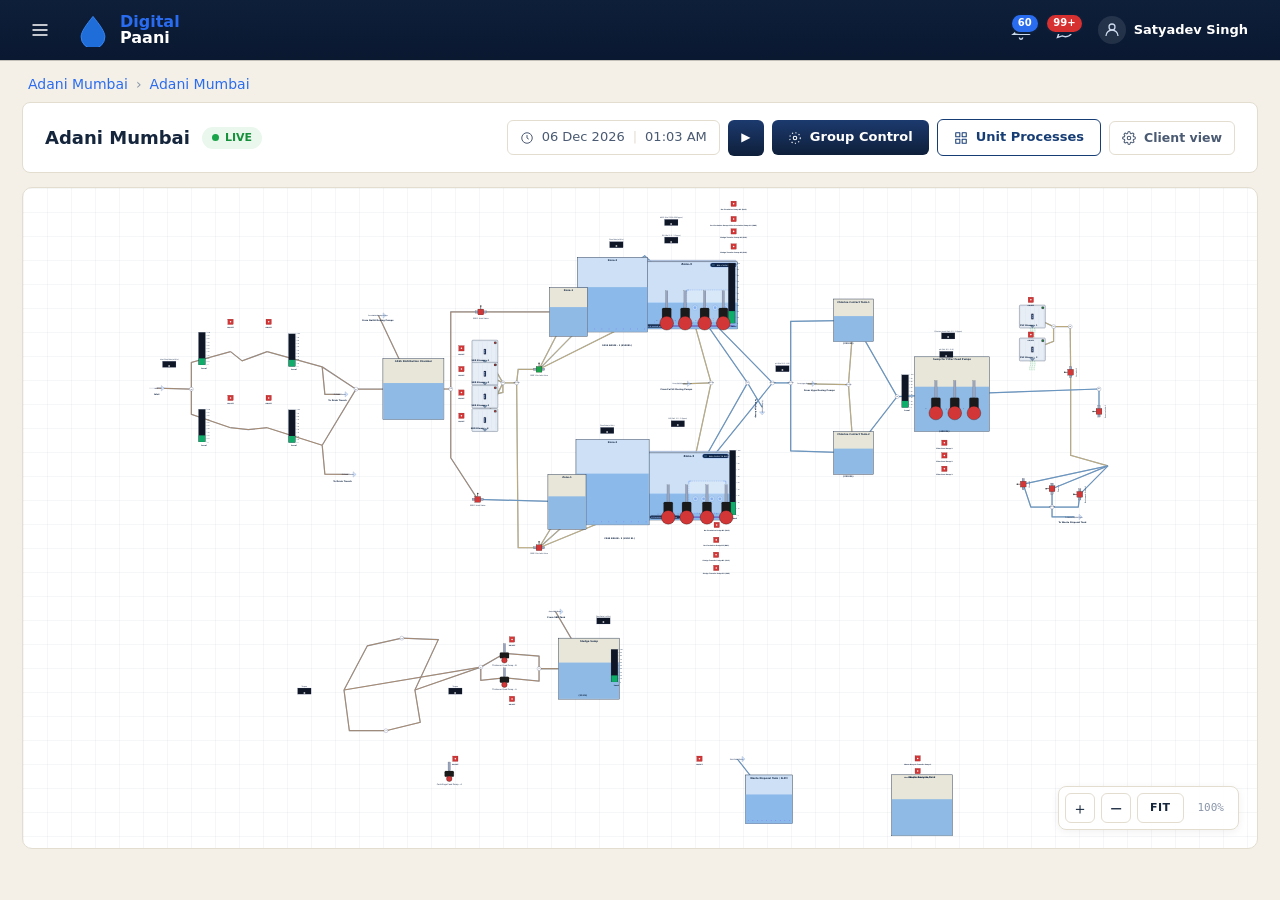
==== commit d30efc2f: "Revamp: Unit Processes drawer + Config mode + Processing overlay + Notification prefs Concept change" ====
--- a/index.html
+++ b/index.html
@@ -69,16 +69,13 @@
       Group Control
     </button>
     <button class="dp-group-btn alt" id="openSetPoints">
-      <svg width="14" height="14" viewBox="0 0 24 24" fill="none" stroke="currentColor" stroke-width="1.8" stroke-linecap="round" stroke-linejoin="round"><path d="M4 12h6"/><path d="M14 12h6"/><circle cx="12" cy="12" r="2"/><path d="M12 6V3"/><path d="M12 21v-3"/></svg>
-      Set Points
-    </button>
-    <div class="dp-page-select">
-      <select id="pageSelect">
-        <option value="layout">Plant Layout</option>
-        <option value="config">Set Point Configuration</option>
-      </select>
-      <svg width="10" height="10" viewBox="0 0 10 10"><path d="M2,3 L5,7 L8,3" fill="none" stroke="currentColor" stroke-width="1.6" stroke-linecap="round" stroke-linejoin="round"/></svg>
-    </div>
+      <svg width="14" height="14" viewBox="0 0 24 24" fill="none" stroke="currentColor" stroke-width="1.8" stroke-linecap="round" stroke-linejoin="round"><rect x="3" y="3" width="7" height="7"/><rect x="14" y="3" width="7" height="7"/><rect x="3" y="14" width="7" height="7"/><rect x="14" y="14" width="7" height="7"/></svg>
+      Unit Processes
+    </button>
+    <button class="dp-mode-toggle" id="configToggle" aria-pressed="false" title="Toggle configuration mode">
+      <svg width="14" height="14" viewBox="0 0 24 24" fill="none" stroke="currentColor" stroke-width="1.8" stroke-linecap="round" stroke-linejoin="round"><circle cx="12" cy="12" r="3"/><path d="M19.4 15a1.65 1.65 0 0 0 .33 1.82l.06.06a2 2 0 0 1 0 2.83 2 2 0 0 1-2.83 0l-.06-.06a1.65 1.65 0 0 0-1.82-.33 1.65 1.65 0 0 0-1 1.51V21a2 2 0 0 1-4 0v-.09A1.65 1.65 0 0 0 9 19.4a1.65 1.65 0 0 0-1.82.33l-.06.06a2 2 0 0 1-2.83 0 2 2 0 0 1 0-2.83l.06-.06a1.65 1.65 0 0 0 .33-1.82 1.65 1.65 0 0 0-1.51-1H3a2 2 0 0 1 0-4h.09A1.65 1.65 0 0 0 4.6 9a1.65 1.65 0 0 0-.33-1.82l-.06-.06a2 2 0 1 1 2.83-2.83l.06.06a1.65 1.65 0 0 0 1.82.33H9a1.65 1.65 0 0 0 1-1.51V3a2 2 0 1 1 4 0v.09a1.65 1.65 0 0 0 1 1.51 1.65 1.65 0 0 0 1.82-.33l.06-.06a2 2 0 1 1 2.83 2.83l-.06.06a1.65 1.65 0 0 0-.33 1.82V9a1.65 1.65 0 0 0 1.51 1H21a2 2 0 1 1 0 4h-.09a1.65 1.65 0 0 0-1.51 1z"/></svg>
+      <span class="mode-label">Client view</span>
+    </button>
   </div>
 </div>
 
@@ -109,9 +106,9 @@
         <svg width="20" height="20" viewBox="0 0 24 24" fill="none" stroke="currentColor" stroke-width="1.8" stroke-linecap="round" stroke-linejoin="round"><path d="M4 12h6"/><path d="M14 12h6"/><circle cx="12" cy="12" r="2"/><path d="M12 6V3"/><path d="M12 21v-3"/></svg>
       </span>
       <div>
-        <div class="dp-side-overline">SET POINTS</div>
+        <div class="dp-side-overline">UNIT PROCESSES</div>
         <div class="dp-side-title">Adani SBR Group</div>
-        <div class="dp-side-sub"><b id="spDrawerCount">12</b> configured · click Edit to override</div>
+        <div class="dp-side-sub"><b id="spDrawerCount">0</b> unit processes · <b id="spCount">0</b> set points</div>
       </div>
     </div>
     <button class="dp-side-close" id="closeSetPoints">✕</button>
@@ -119,13 +116,12 @@
   <div class="sp-drawer-toolbar">
     <div class="sp-drawer-search">
       <svg width="14" height="14" viewBox="0 0 24 24" fill="none" stroke="currentColor" stroke-width="1.8"><circle cx="11" cy="11" r="7"/><path d="m21 21-4.3-4.3"/></svg>
-      <input type="search" id="spDrawerSearch" placeholder="Search by name, equipment or HMI tag…" />
-    </div>
-    <select id="spDrawerTypeFilter" class="sp-drawer-select">
-      <option value="">All types</option>
-      <option>Level</option><option>DO</option><option>Differential Pressure</option><option>Differential Pressure (calculated)</option>
-      <option>pH</option><option>FRC</option><option>ORP</option><option>Flow</option><option>Time</option>
-    </select>
+      <input type="search" id="spDrawerSearch" placeholder="Search unit process, set point or HMI tag…" />
+    </div>
+  </div>
+  <div class="config-mode-banner hidden" id="configBanner">
+    <svg width="14" height="14" viewBox="0 0 24 24" fill="none" stroke="currentColor" stroke-width="1.8"><circle cx="12" cy="12" r="9"/><path d="M12 8v4M12 16h.01"/></svg>
+    <span>Configuration mode — you can add or remove equipment & set points per unit process.</span>
   </div>
   <div class="sp-drawer-body" id="spDrawerBody"></div>
 </aside>
@@ -218,6 +214,45 @@
   </div>
 </div>
 
+<!-- PROCESSING OVERLAY -->
+<div id="procOverlay" class="modal hidden">
+  <div class="modal-card proc-card">
+    <div class="proc-spinner"><div class="ring"></div><div class="ring"></div></div>
+    <h2 id="procTitle">Updating set point</h2>
+    <p class="muted" id="procSub">Writing the new value to the PLC…</p>
+    <div class="proc-steps">
+      <div class="ps" data-step="1"><span class="dot"></span><span>Validating</span></div>
+      <div class="ps" data-step="2"><span class="dot"></span><span>Sending to server</span></div>
+      <div class="ps" data-step="3"><span class="dot"></span><span>PLC confirmation</span></div>
+    </div>
+    <div class="proc-fallback-note">
+      <svg width="14" height="14" viewBox="0 0 24 24" fill="none" stroke="currentColor" stroke-width="1.8"><path d="M9 12l2 2 4-4"/><circle cx="12" cy="12" r="9"/></svg>
+      <span>PLC fallback logic is unchanged. The PLC continues to protect equipment under fault conditions.</span>
+    </div>
+  </div>
+</div>
+
+<!-- NOTIFICATION CONFIG POPOVER -->
+<div id="notifyPopover" class="modal hidden">
+  <div class="modal-card notify-card">
+    <div class="sp-modal-head">
+      <h2 id="notifyTitle">Notify on change</h2>
+      <button class="sp-modal-x" id="notifyClose">✕</button>
+    </div>
+    <div class="sp-modal-body">
+      <p class="muted">Select recipients and channels for this set point. Recipients will be notified whenever the value changes.</p>
+      <div class="notify-section-label">Recipients</div>
+      <div class="notify-users" id="notifyUsers"></div>
+      <div class="notify-section-label">Channels</div>
+      <div class="notify-channels" id="notifyChannels"></div>
+    </div>
+    <div class="sp-modal-foot">
+      <button class="dp-btn ghost" id="notifyCancel">Cancel</button>
+      <button class="dp-btn primary" id="notifySave">Save preferences</button>
+    </div>
+  </div>
+</div>
+
 <!-- WARNING POPUP -->
 <div id="scWarn" class="modal hidden">
   <div class="modal-card sc-warn">
--- a/style.css
+++ b/style.css
@@ -688,6 +688,197 @@
 .spd-readout-cell .v { font-size: 13px; font-weight: 700; color: var(--text); }
 .spd-readout-cell .v.muted { color: var(--text-2); font-weight: 500; }
 .spd-card-actions { display: flex; justify-content: flex-end; }
+
+/* ============================================================
+   UNIT PROCESS CARDS (drawer top-level)
+   ============================================================ */
+.up-card {
+  background: #fff; border: 1px solid var(--line); border-radius: 10px;
+  overflow: hidden; transition: border-color .15s, box-shadow .15s;
+  margin-bottom: 10px;
+}
+.up-card.expanded { border-color: var(--primary-2); box-shadow: 0 2px 12px rgba(42,108,240,.10); }
+.up-head {
+  display: grid; grid-template-columns: 38px 1fr 18px; gap: 12px; align-items: center;
+  padding: 12px 14px; cursor: pointer; transition: background .12s;
+}
+.up-head:hover { background: #fafbff; }
+.up-tile {
+  width: 38px; height: 38px; border-radius: 8px;
+  background: linear-gradient(180deg, #1c3a6e, #0e1f3a); color: #fff;
+  display: grid; place-items: center;
+}
+.up-meta .up-name { font-size: 14px; font-weight: 700; color: var(--text); }
+.up-meta .up-sub { font-size: 11.5px; color: var(--muted); margin-top: 2px; }
+.up-meta .up-sub b { color: var(--text); font-weight: 600; }
+.up-chev { color: var(--muted); transition: transform .2s; font-size: 13px; }
+.up-card.expanded .up-chev { transform: rotate(180deg); color: var(--primary-2); }
+
+.up-expand {
+  max-height: 0; overflow: hidden; padding: 0 14px;
+  transition: max-height .25s ease, padding .25s ease;
+  border-top: 0;
+}
+.up-card.expanded .up-expand {
+  max-height: 9000px; padding: 6px 14px 14px;
+  border-top: 1px solid var(--line);
+}
+.up-desc { font-size: 11.5px; color: var(--text-2); margin: 8px 0 12px; line-height: 1.5; }
+
+.up-section-row { display: flex; justify-content: space-between; align-items: center; margin: 10px 0 6px; }
+.up-section-label {
+  font-size: 10px; letter-spacing: 1.2px; color: var(--muted);
+  font-weight: 700; text-transform: uppercase;
+}
+.up-add-eq, .up-add-sp {
+  font-size: 11px; font-weight: 700; padding: 4px 10px;
+  background: #fff; border: 1px dashed var(--primary-2); color: var(--primary-2);
+  border-radius: 5px; cursor: pointer;
+}
+.up-add-eq:hover, .up-add-sp:hover { background: var(--primary-2); color: #fff; }
+
+.up-equip { display: flex; flex-wrap: wrap; gap: 6px; margin-bottom: 8px; }
+.up-equip-chip {
+  display: inline-flex; align-items: center; gap: 6px;
+  padding: 4px 10px; font-size: 11.5px;
+  background: #eef2f7; color: var(--primary); border-radius: 999px; font-weight: 600;
+}
+.up-equip-chip .chip-x {
+  background: transparent; border: 0; color: var(--primary); cursor: pointer; font-size: 12px; padding: 0;
+}
+.up-equip-chip .chip-x:hover { color: var(--bad); }
+
+.up-sp-list { display: flex; flex-direction: column; gap: 8px; }
+.up-empty { padding: 14px; background: var(--surface-2); border: 1px dashed var(--line); border-radius: 8px; font-size: 12px; color: var(--muted); text-align: center; }
+
+/* Inline equipment picker popover */
+.up-eq-picker {
+  margin: -4px 0 10px; padding: 8px;
+  background: #fafbff; border: 1px solid var(--primary-2); border-radius: 6px;
+}
+.up-eq-picker-head { font-size: 11px; font-weight: 700; color: var(--primary); margin-bottom: 6px; }
+.up-eq-picker-list { display: flex; flex-wrap: wrap; gap: 4px; }
+.up-eq-pick { font-size: 11px; padding: 4px 9px; background: #fff; border: 1px solid var(--line); color: var(--text); border-radius: 4px; cursor: pointer; }
+.up-eq-pick:hover { background: var(--primary-2); color: #fff; border-color: var(--primary-2); }
+
+/* Inline add-setpoint form */
+.up-add-sp-form {
+  background: #fafbff; border: 1px solid var(--primary-2); border-radius: 8px;
+  padding: 12px; margin-top: 4px;
+}
+.up-add-sp-head { font-size: 12px; font-weight: 700; color: var(--primary); margin-bottom: 8px; }
+.form-row { display: flex; flex-direction: column; gap: 4px; margin-bottom: 8px; }
+.form-row label { font-size: 10.5px; letter-spacing: .6px; color: var(--muted); font-weight: 700; text-transform: uppercase; }
+.form-row input, .form-row select {
+  padding: 7px 10px; border: 1px solid var(--line); border-radius: 5px;
+  font-size: 12.5px; background: #fff;
+}
+.form-grid-2 { display: grid; grid-template-columns: 1fr 1fr; gap: 8px; }
+.form-input {
+  display: inline-flex; align-items: center; gap: 4px;
+  border: 1px solid var(--line); border-radius: 5px; background: #fff;
+  padding: 4px 4px 4px 10px;
+}
+.form-input input { border: 0; outline: 0; padding: 4px 6px; font-size: 12.5px; flex: 1; min-width: 0; background: transparent; }
+.form-input .u { font-size: 11px; color: var(--muted); padding: 0 6px; font-weight: 600; }
+.form-input.invalid { border-color: var(--bad); background: #fff5f5; box-shadow: 0 0 0 3px rgba(211,54,54,.10); }
+.form-error { background: #fdeaea; color: #aa1c1c; padding: 8px 10px; border-radius: 5px; font-size: 11.5px; font-weight: 600; border: 1px solid #f3bcbc; }
+.form-actions { display: flex; justify-content: flex-end; gap: 6px; margin-top: 6px; }
+.form-section-label { font-size: 10px; letter-spacing: .8px; color: var(--muted); font-weight: 700; text-transform: uppercase; margin-bottom: 4px; }
+
+.hmi-readonly { display: flex; align-items: center; gap: 8px; padding: 6px 10px; background: #fafaf6; border: 1px solid var(--line); border-radius: 5px; font-size: 11.5px; }
+.hmi-readonly code { font-family: ui-monospace, monospace; color: var(--text); }
+
+.req { font-size: 9px; padding: 1px 5px; border-radius: 3px; background: #fdeaea; color: #aa1c1c; font-weight: 700; margin-left: 4px; vertical-align: middle; }
+
+/* Config-mode banner inside drawer */
+.config-mode-banner {
+  display: flex; align-items: center; gap: 8px;
+  padding: 10px 18px; background: linear-gradient(180deg, #fff5e0, #fff);
+  border-bottom: 1px solid var(--warn-border); color: #7a5210; font-size: 12px; font-weight: 600;
+}
+.config-mode-banner svg { color: var(--warn); flex: none; }
+.up-config-foot { padding: 12px; background: var(--surface-2); border: 1px dashed var(--line); border-radius: 8px; font-size: 11.5px; color: var(--muted); text-align: center; margin-top: 8px; }
+
+/* Config toggle button in topbar */
+.dp-mode-toggle {
+  display: inline-flex; align-items: center; gap: 8px;
+  padding: 7px 12px; border: 1px solid var(--line); background: #fff;
+  color: var(--text-2); font-size: 12.5px; font-weight: 600; border-radius: 6px; cursor: pointer;
+  transition: .12s;
+}
+.dp-mode-toggle:hover { border-color: var(--primary-2); color: var(--primary-2); }
+.dp-mode-toggle[aria-pressed="true"] {
+  background: linear-gradient(180deg, #fff5e0, #fff);
+  border-color: var(--warn); color: #7a5210;
+}
+.dp-mode-toggle[aria-pressed="true"] svg { color: var(--warn); }
+
+/* Set-point header bell + delete pills */
+.spd-head-actions { display: flex; gap: 4px; margin-left: auto; }
+.ic-pill {
+  width: 28px; height: 28px; border-radius: 6px; border: 1px solid var(--line); background: #fff;
+  color: var(--text-2); display: grid; place-items: center; cursor: pointer; transition: .12s;
+}
+.ic-pill:hover { border-color: var(--primary-2); color: var(--primary-2); }
+.ic-pill.danger:hover { border-color: var(--bad); color: var(--bad); }
+.spd-card-head { display: grid; grid-template-columns: 38px 1fr auto; gap: 10px; align-items: center; }
+
+/* Processing overlay */
+.modal-card.proc-card {
+  width: 460px; max-width: 94vw; padding: 28px 28px 22px;
+  display: flex; flex-direction: column; align-items: center; gap: 12px;
+}
+.proc-card h2 { margin: 0; font-size: 17px; font-weight: 700; color: var(--text); }
+.proc-card p { margin: 0; font-size: 13px; text-align: center; }
+.proc-spinner { width: 56px; height: 56px; position: relative; }
+.proc-spinner .ring {
+  position: absolute; inset: 0; border-radius: 50%;
+  border: 3px solid transparent; border-top-color: var(--primary-2);
+  animation: procSpin 1s linear infinite;
+}
+.proc-spinner .ring:nth-child(2) { inset: 8px; border-top-color: #6b4ce0; animation-duration: 1.4s; animation-direction: reverse; }
+@keyframes procSpin { to { transform: rotate(360deg); } }
+.proc-steps { display: flex; gap: 14px; margin: 4px 0; }
+.ps {
+  display: flex; align-items: center; gap: 6px;
+  font-size: 11px; color: var(--muted); font-weight: 600;
+  letter-spacing: .3px;
+}
+.ps .dot { width: 8px; height: 8px; border-radius: 50%; background: #ddd6c4; transition: background .25s; }
+.ps.active { color: var(--primary); }
+.ps.active .dot { background: var(--primary-2); box-shadow: 0 0 0 3px rgba(42,108,240,.15); animation: dotpulse 1.4s infinite; }
+.ps.done { color: var(--ok); }
+.ps.done .dot { background: var(--ok); box-shadow: none; animation: none; }
+.proc-fallback-note {
+  margin-top: 10px; padding: 10px 12px;
+  background: #e9f7ec; border: 1px solid #b8e0c4; border-radius: 6px;
+  color: #16903a; font-size: 11.5px; font-weight: 500;
+  display: flex; gap: 8px; align-items: flex-start;
+}
+.proc-fallback-note svg { color: var(--ok); margin-top: 1px; flex: none; }
+
+/* Notification popover */
+.modal-card.notify-card { width: 460px; max-width: 94vw; padding: 0; text-align: left; }
+.notify-section-label { font-size: 10.5px; letter-spacing: .8px; text-transform: uppercase; color: var(--muted); font-weight: 700; margin: 14px 0 6px; }
+.notify-users { display: flex; flex-direction: column; gap: 4px; }
+.notify-row {
+  display: flex; align-items: center; gap: 10px; padding: 8px 10px;
+  background: #fff; border: 1px solid var(--line); border-radius: 6px; cursor: pointer;
+  transition: border-color .12s;
+}
+.notify-row:hover { border-color: var(--primary-2); }
+.notify-row input[type="checkbox"] { margin: 0; }
+.notify-row b { font-size: 12.5px; color: var(--text); }
+.notify-row small { display: block; font-size: 11px; color: var(--muted); margin-top: 1px; }
+.notify-channels { display: flex; gap: 6px; }
+.notify-chip {
+  display: inline-flex; align-items: center; gap: 6px; padding: 6px 12px;
+  background: #fff; border: 1px solid var(--line); border-radius: 999px; cursor: pointer;
+  font-size: 12px; color: var(--text); font-weight: 600;
+}
+.notify-chip:has(input:checked) { background: var(--primary-2); color: #fff; border-color: var(--primary-2); }
+.notify-chip input { display: none; }
 
 /* ===== Inline progressive disclosure (Set Points drawer) ===== */
 .spd-card { transition: border-color .15s, box-shadow .15s; }
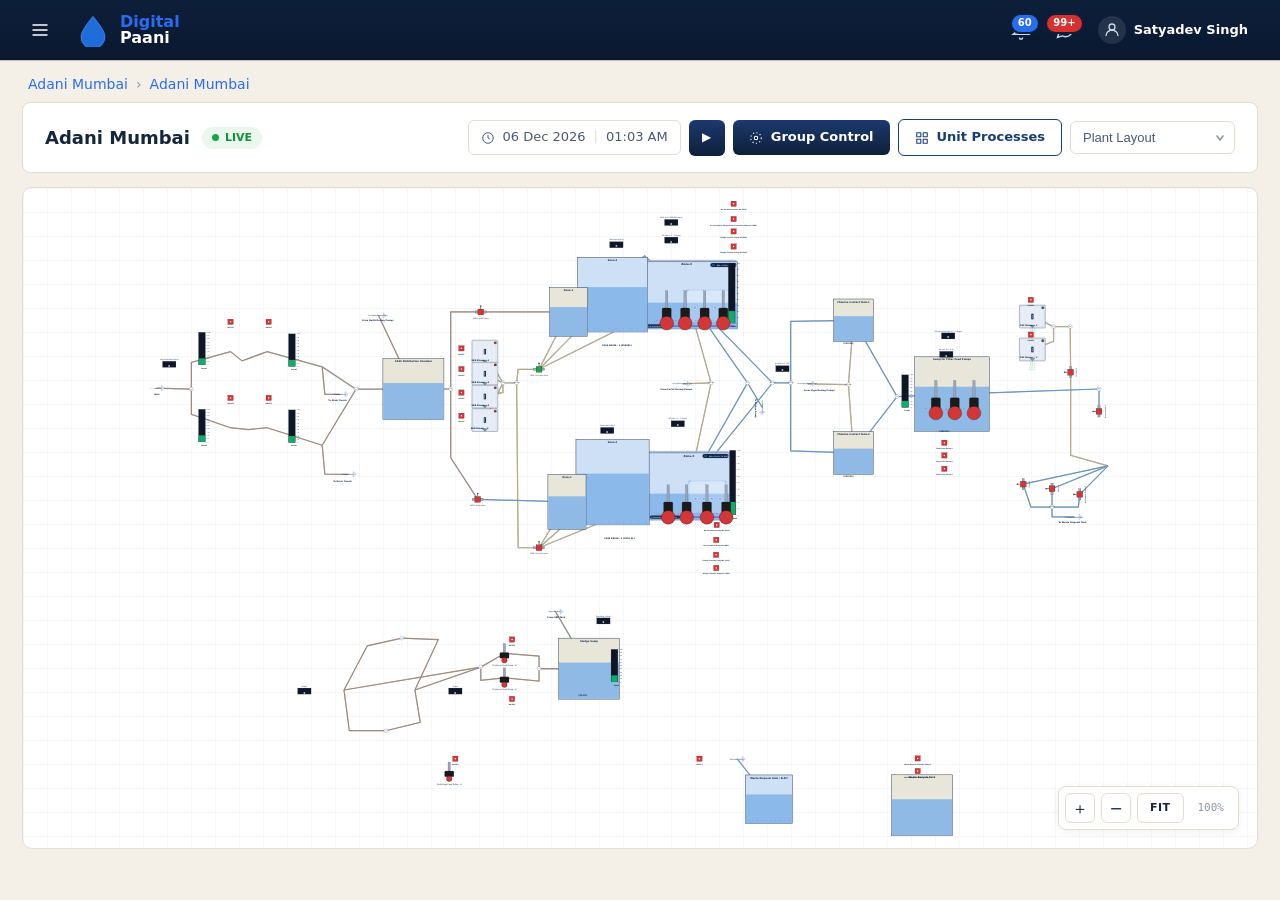
==== commit 8b759ffc: "Three-screen revamp: Studio (configure) + Dashboard (operator) + Drawer (in-context) Data (assets/se" ====
--- a/index.html
+++ b/index.html
@@ -72,10 +72,14 @@
       <svg width="14" height="14" viewBox="0 0 24 24" fill="none" stroke="currentColor" stroke-width="1.8" stroke-linecap="round" stroke-linejoin="round"><rect x="3" y="3" width="7" height="7"/><rect x="14" y="3" width="7" height="7"/><rect x="3" y="14" width="7" height="7"/><rect x="14" y="14" width="7" height="7"/></svg>
       Unit Processes
     </button>
-    <button class="dp-mode-toggle" id="configToggle" aria-pressed="false" title="Toggle configuration mode">
-      <svg width="14" height="14" viewBox="0 0 24 24" fill="none" stroke="currentColor" stroke-width="1.8" stroke-linecap="round" stroke-linejoin="round"><circle cx="12" cy="12" r="3"/><path d="M19.4 15a1.65 1.65 0 0 0 .33 1.82l.06.06a2 2 0 0 1 0 2.83 2 2 0 0 1-2.83 0l-.06-.06a1.65 1.65 0 0 0-1.82-.33 1.65 1.65 0 0 0-1 1.51V21a2 2 0 0 1-4 0v-.09A1.65 1.65 0 0 0 9 19.4a1.65 1.65 0 0 0-1.82.33l-.06.06a2 2 0 0 1-2.83 0 2 2 0 0 1 0-2.83l.06-.06a1.65 1.65 0 0 0 .33-1.82 1.65 1.65 0 0 0-1.51-1H3a2 2 0 0 1 0-4h.09A1.65 1.65 0 0 0 4.6 9a1.65 1.65 0 0 0-.33-1.82l-.06-.06a2 2 0 1 1 2.83-2.83l.06.06a1.65 1.65 0 0 0 1.82.33H9a1.65 1.65 0 0 0 1-1.51V3a2 2 0 1 1 4 0v.09a1.65 1.65 0 0 0 1 1.51 1.65 1.65 0 0 0 1.82-.33l.06-.06a2 2 0 1 1 2.83 2.83l-.06.06a1.65 1.65 0 0 0-.33 1.82V9a1.65 1.65 0 0 0 1.51 1H21a2 2 0 1 1 0 4h-.09a1.65 1.65 0 0 0-1.51 1z"/></svg>
-      <span class="mode-label">Client view</span>
-    </button>
+    <div class="dp-page-select">
+      <select id="pageSelect">
+        <option value="layout">Plant Layout</option>
+        <option value="dashboard">Dashboard</option>
+        <option value="studio">⚙ Studio (configure)</option>
+      </select>
+      <svg width="10" height="10" viewBox="0 0 10 10"><path d="M2,3 L5,7 L8,3" fill="none" stroke="currentColor" stroke-width="1.6" stroke-linecap="round" stroke-linejoin="round"/></svg>
+    </div>
   </div>
 </div>
 
@@ -96,7 +100,103 @@
     </div>
   </section>
 
+  <!-- ====================== DASHBOARD (operator, full-screen) ====================== -->
+  <section class="view view-dashboard hidden" id="view-dashboard">
+    <div class="dash-head">
+      <div>
+        <h2>Operator Dashboard</h2>
+        <p class="muted">Configured by your implementation team. Click <b>Edit</b> on any set point to override its value.</p>
+      </div>
+      <div class="dash-head-right">
+        <span class="dash-version">Layout v<b id="dashVersion">1</b> · <span id="dashVersionDate">—</span></span>
+        <select id="dashFilter" class="dp-page-select-inline">
+          <option value="">All unit processes</option>
+        </select>
+      </div>
+    </div>
+    <div id="dashBody" class="dash-body"></div>
+  </section>
+
+  <!-- ====================== STUDIO (implementer) ====================== -->
+  <section class="view view-studio hidden" id="view-studio">
+    <div class="studio-head">
+      <div>
+        <h2>Set Point Studio</h2>
+        <p class="muted">Define unit processes, add set points & sensors, drag-arrange the operator dashboard layout.</p>
+      </div>
+      <div class="studio-head-right">
+        <span class="dash-version">Current published · v<b id="studioVersion">1</b></span>
+        <button class="dp-btn ghost" id="studioPreview">Preview as operator</button>
+        <button class="dp-btn primary" id="studioPublish">Publish to operators</button>
+      </div>
+    </div>
+    <div class="studio-shell">
+      <aside class="studio-palette">
+        <div class="palette-section">
+          <div class="palette-title">UNIT PROCESSES</div>
+          <div id="studioUpList" class="palette-list"></div>
+          <button class="palette-add" id="studioAddUp">+ New unit process</button>
+        </div>
+        <div class="palette-section">
+          <div class="palette-title">ADD TO CANVAS</div>
+          <div class="palette-widget" draggable="true" data-add="setpoint">
+            <span class="pw-ic">▦</span><div><b>Set point</b><small>Operator-adjustable value</small></div>
+          </div>
+          <div class="palette-widget" draggable="true" data-add="sensor">
+            <span class="pw-ic">⏵</span><div><b>Live sensor</b><small>Read-only PLC value</small></div>
+          </div>
+          <div class="palette-widget" draggable="true" data-add="header">
+            <span class="pw-ic">H</span><div><b>Group header</b><small>Section divider with title</small></div>
+          </div>
+          <div class="palette-widget" draggable="true" data-add="divider">
+            <span class="pw-ic">―</span><div><b>Divider</b><small>Thin separator line</small></div>
+          </div>
+          <div class="palette-widget" draggable="true" data-add="note">
+            <span class="pw-ic">¶</span><div><b>Note</b><small>Static text block</small></div>
+          </div>
+        </div>
+      </aside>
+      <main class="studio-canvas">
+        <div class="canvas-head">
+          <div>
+            <input type="text" id="studioUpName" class="canvas-up-name" placeholder="Unit process name" />
+            <div class="canvas-up-meta"><span id="studioUpEquipCount">0 equipment</span> · <span id="studioUpSpCount">0 widgets</span></div>
+          </div>
+          <div class="canvas-head-actions">
+            <button class="dp-btn ghost sm" id="studioEditEquip">Edit equipment</button>
+            <button class="dp-btn ghost sm danger" id="studioDeleteUp">Delete UP</button>
+          </div>
+        </div>
+        <div class="canvas-grid" id="studioCanvas"></div>
+      </main>
+      <aside class="studio-inspector" id="studioInspector">
+        <div class="insp-empty">Pick a widget to edit its properties.</div>
+      </aside>
+    </div>
+  </section>
 </main>
+
+<!-- ====================== EQUIPMENT PICKER MODAL (Studio) ====================== -->
+<div id="equipPickerModal" class="modal hidden">
+  <div class="modal-card sp-modal">
+    <div class="sp-modal-head">
+      <h2>Equipment linked to this unit process</h2>
+      <button class="sp-modal-x" id="equipPickerClose">✕</button>
+    </div>
+    <div class="sp-modal-body">
+      <div class="ms-menu-list" id="equipPickerList" style="max-height:380px;overflow:auto"></div>
+    </div>
+    <div class="sp-modal-foot">
+      <button class="dp-btn primary" id="equipPickerSave">Done</button>
+    </div>
+  </div>
+</div>
+
+<!-- ====================== VERSION NUDGE BANNER ====================== -->
+<div id="versionNudge" class="version-nudge hidden">
+  <svg width="14" height="14" viewBox="0 0 24 24" fill="none" stroke="currentColor" stroke-width="1.8"><circle cx="12" cy="12" r="9"/><path d="M12 8v4M12 16h.01"/></svg>
+  <span>New dashboard layout available · <button id="versionReload">refresh now</button></span>
+</div>
 
 <!-- ====================== SET POINTS DRAWER (operator editor) ====================== -->
 <aside class="dp-side wide hidden" id="setPointsPanel" aria-label="Set Points">
--- a/style.css
+++ b/style.css
@@ -591,9 +591,16 @@
   flex: 0 0 130px;
 }
 .sp-drawer-body {
-  flex: 1; overflow: auto; padding: 12px 14px 24px;
+  flex: 1 1 0; min-height: 0;
+  overflow-y: auto; overflow-x: hidden;
+  overscroll-behavior: contain;
+  -webkit-overflow-scrolling: touch;
+  padding: 12px 14px 24px;
   display: flex; flex-direction: column; gap: 10px;
 }
+
+/* Lock background scroll while the side drawer is open */
+body.side-drawer-open { overflow: hidden; }
 
 /* Mini operator card inside the drawer */
 .spd-card {
@@ -696,7 +703,9 @@
   background: #fff; border: 1px solid var(--line); border-radius: 10px;
   overflow: hidden; transition: border-color .15s, box-shadow .15s;
   margin-bottom: 10px;
-}
+  flex: 0 0 auto;       /* don't shrink inside the column-flex drawer body */
+}
+.sp-drawer-body .spd-card { flex: 0 0 auto; }   /* same for nested set-point cards */
 .up-card.expanded { border-color: var(--primary-2); box-shadow: 0 2px 12px rgba(42,108,240,.10); }
 .up-head {
   display: grid; grid-template-columns: 38px 1fr 18px; gap: 12px; align-items: center;
@@ -786,8 +795,261 @@
 .form-actions { display: flex; justify-content: flex-end; gap: 6px; margin-top: 6px; }
 .form-section-label { font-size: 10px; letter-spacing: .8px; color: var(--muted); font-weight: 700; text-transform: uppercase; margin-bottom: 4px; }
 
-.hmi-readonly { display: flex; align-items: center; gap: 8px; padding: 6px 10px; background: #fafaf6; border: 1px solid var(--line); border-radius: 5px; font-size: 11.5px; }
-.hmi-readonly code { font-family: ui-monospace, monospace; color: var(--text); }
+.hmi-readonly {
+  display: flex; flex-direction: column; gap: 4px;
+  padding: 8px 10px; background: #fafaf6; border: 1px solid var(--line);
+  border-radius: 5px; font-size: 11.5px; margin-bottom: 8px;
+}
+.hmi-readonly-label {
+  font-size: 9.5px; letter-spacing: .8px; text-transform: uppercase;
+  color: var(--muted); font-weight: 700;
+}
+.hmi-readonly code { font-family: ui-monospace, monospace; color: var(--text); font-size: 11px; word-break: break-all; }
+.hmi-tag-line { font-family: ui-monospace, monospace; color: var(--text); font-size: 10.5px; padding: 2px 0; word-break: break-all; }
+.hmi-tag-line .muted { font-family: inherit; font-size: 10px; }
+
+/* ===== LT GROUP CARD (one card for 4 LT set points) ===== */
+.lt-group-card .lt-hmi-block {
+  background: #fafaf6; border: 1px solid var(--line); border-radius: 6px;
+  padding: 8px 10px; display: flex; flex-direction: column; gap: 3px;
+}
+.lt-group-card .lt-hmi-label {
+  font-size: 9px; letter-spacing: 1px; color: var(--muted);
+  font-weight: 700; text-transform: uppercase; margin-bottom: 2px;
+}
+.lt-group-card .lt-hmi-line {
+  font-family: ui-monospace, monospace; font-size: 10.5px;
+  color: var(--text); word-break: break-all; line-height: 1.4;
+}
+.lt-group-card .lt-hmi-line .muted { font-family: inherit; color: var(--muted); margin-left: 4px; }
+
+.lt-readout {
+  display: grid; grid-template-columns: 1fr 1fr; gap: 8px;
+  background: #fafaf6; border: 1px solid var(--line); border-radius: 6px;
+  padding: 10px;
+}
+.lt-tank-block { display: flex; flex-direction: column; gap: 4px; }
+.lt-tank-title {
+  font-size: 9.5px; letter-spacing: 1px; color: var(--muted);
+  font-weight: 700; text-transform: uppercase; margin-bottom: 3px;
+}
+.lt-row { display: flex; justify-content: space-between; align-items: center; }
+.lt-row-lbl { font-size: 10.5px; color: var(--muted); font-weight: 600; }
+.lt-row-val { font-family: ui-monospace, monospace; font-size: 12.5px; font-weight: 700; color: var(--text); }
+
+/* LT group editor expansion */
+.lt-edit-section { margin-bottom: 10px; }
+.lt-edit-section:last-of-type { margin-bottom: 6px; }
+.lt-edit-title {
+  font-size: 10.5px; letter-spacing: .8px; color: var(--text);
+  font-weight: 700; text-transform: uppercase; margin-bottom: 6px;
+}
+.lt-edit-row { display: grid; grid-template-columns: 1fr 1fr; gap: 8px; }
+.lt-edit-row .form-input { width: 100%; }
+.lt-edit-row .form-input input { width: 100%; min-width: 0; }
+
+/* =====================================================================
+   DASHBOARD VIEW (operator, full-screen, configured-by-Studio)
+   ===================================================================== */
+.view-dashboard { padding: 0 22px 22px; }
+.dash-head {
+  display: flex; justify-content: space-between; align-items: flex-end;
+  padding: 16px 0 14px; margin-bottom: 12px;
+}
+.dash-head h2 { margin: 0; font-size: 20px; font-weight: 700; color: var(--text); }
+.dash-head p { margin: 4px 0 0; font-size: 12.5px; }
+.dash-head-right { display: flex; align-items: center; gap: 14px; }
+.dash-version { font-size: 11.5px; color: var(--muted); }
+.dash-version b { color: var(--text); font-family: ui-monospace, monospace; }
+.dp-page-select-inline {
+  padding: 8px 12px; border: 1px solid var(--line); border-radius: 6px;
+  background: #fff; font-size: 13px; color: var(--text); font-family: inherit;
+}
+.dash-body { display: flex; flex-direction: column; gap: 14px; }
+.dash-up {
+  background: var(--surface); border: 1px solid var(--line); border-radius: 12px;
+  overflow: hidden;
+}
+.dash-up-head {
+  padding: 14px 18px; background: linear-gradient(180deg, #1c3a6e, #0e1f3a); color: #fff;
+  display: flex; justify-content: space-between; align-items: center;
+}
+.dash-up-title { font-size: 15px; font-weight: 700; letter-spacing: .3px; }
+.dash-up-meta { font-size: 11.5px; color: #cfe3ff; }
+.dash-grid {
+  display: grid; grid-template-columns: repeat(12, 1fr); gap: 12px;
+  padding: 16px;
+}
+/* Widget col spans 1-12 */
+.dash-w { grid-column: span 4; min-width: 0; }
+.dash-w.col-1  { grid-column: span 1; }
+.dash-w.col-2  { grid-column: span 2; }
+.dash-w.col-3  { grid-column: span 3; }
+.dash-w.col-4  { grid-column: span 4; }
+.dash-w.col-6  { grid-column: span 6; }
+.dash-w.col-8  { grid-column: span 8; }
+.dash-w.col-12 { grid-column: span 12; }
+
+/* Widget: set point card */
+.w-setpoint {
+  background: linear-gradient(180deg, #ffffff, #fbfaf6);
+  border: 1px solid var(--line); border-radius: 10px;
+  padding: 12px; display: flex; flex-direction: column; gap: 8px;
+  min-height: 140px;
+}
+.w-setpoint .w-head { display: grid; grid-template-columns: 28px 1fr auto; gap: 8px; align-items: center; }
+.w-setpoint .w-tile { width: 28px; height: 28px; border-radius: 6px; background: var(--primary); color: #fff; display: grid; place-items: center; font-size: 9px; font-weight: 700; }
+.w-setpoint .w-name { font-size: 12.5px; font-weight: 700; color: var(--text); line-height: 1.3; }
+.w-setpoint .w-sub  { font-size: 10.5px; color: var(--muted); margin-top: 1px; }
+.w-setpoint .w-bell { width: 22px; height: 22px; border: 1px solid var(--line); background: #fff; border-radius: 5px; color: var(--text-2); display: grid; place-items: center; cursor: pointer; }
+.w-setpoint .w-bell:hover { border-color: var(--primary-2); color: var(--primary-2); }
+.w-setpoint .w-readout { display: grid; grid-template-columns: 1fr 1fr; gap: 8px; background: #fafaf6; border: 1px solid var(--line); border-radius: 6px; padding: 8px 10px; }
+.w-setpoint .w-readout-cell { display: flex; flex-direction: column; gap: 1px; }
+.w-setpoint .w-readout-cell .lbl { font-size: 9px; letter-spacing: 1px; color: var(--muted); font-weight: 700; }
+.w-setpoint .w-readout-cell .v   { font-family: ui-monospace, monospace; font-size: 13px; font-weight: 700; color: var(--text); }
+.w-setpoint .w-actions { display: flex; justify-content: flex-end; margin-top: auto; }
+
+/* Widget: live sensor card */
+.w-sensor {
+  background: linear-gradient(180deg, #f0f4fb, #fafbff);
+  border: 1px solid #d6e0f2; border-radius: 10px;
+  padding: 14px; display: flex; flex-direction: column; gap: 6px;
+  min-height: 110px;
+}
+.w-sensor .w-name { font-size: 11px; letter-spacing: .6px; color: var(--muted); font-weight: 700; text-transform: uppercase; }
+.w-sensor .w-tag { font-family: ui-monospace, monospace; font-size: 10px; color: var(--text-2); background: #fff; border: 1px solid var(--line); padding: 1px 6px; border-radius: 3px; align-self: flex-start; }
+.w-sensor .w-value { display: flex; align-items: baseline; gap: 4px; margin-top: auto; }
+.w-sensor .w-value .v { font-family: ui-monospace, monospace; font-size: 28px; font-weight: 700; color: var(--primary); }
+.w-sensor .w-value .u { font-size: 13px; color: var(--text-2); font-weight: 600; }
+.w-sensor .live-dot { width: 8px; height: 8px; border-radius: 50%; background: var(--ok); margin-left: auto; box-shadow: 0 0 0 0 rgba(26,164,74,.6); animation: dotpulse 1.6s infinite; align-self: flex-start; }
+
+/* Widget: header */
+.w-header { padding: 8px 0 6px; }
+.w-header .w-h-text { font-size: 12px; letter-spacing: 1.2px; color: var(--primary); font-weight: 700; text-transform: uppercase; }
+.w-header .w-h-rule { height: 2px; background: linear-gradient(90deg, var(--primary-2), transparent); margin-top: 4px; border-radius: 1px; }
+
+/* Widget: divider */
+.w-divider { height: 1px; background: var(--line); margin: 6px 0; }
+
+/* Widget: note */
+.w-note { padding: 10px 12px; background: #fafaf6; border-left: 3px solid var(--primary-2); border-radius: 0 6px 6px 0; font-size: 12px; color: var(--text-2); line-height: 1.55; }
+
+/* =====================================================================
+   STUDIO VIEW (implementer, 3-column builder)
+   ===================================================================== */
+.view-studio { padding: 0 22px 22px; }
+.studio-head { display: flex; justify-content: space-between; align-items: flex-end; padding: 16px 0 14px; margin-bottom: 12px; }
+.studio-head h2 { margin: 0; font-size: 20px; font-weight: 700; color: var(--text); }
+.studio-head p { margin: 4px 0 0; font-size: 12.5px; }
+.studio-head-right { display: flex; align-items: center; gap: 12px; }
+
+.studio-shell {
+  display: grid; grid-template-columns: 260px 1fr 280px; gap: 12px;
+  min-height: 720px;
+}
+
+/* Palette */
+.studio-palette {
+  background: var(--surface); border: 1px solid var(--line); border-radius: 10px;
+  padding: 14px; display: flex; flex-direction: column; gap: 16px;
+  max-height: calc(100vh - 200px); overflow: auto; position: sticky; top: 80px;
+}
+.palette-section { display: flex; flex-direction: column; gap: 6px; }
+.palette-title { font-size: 10px; letter-spacing: 1.2px; color: var(--muted); font-weight: 700; text-transform: uppercase; margin-bottom: 4px; }
+.palette-list { display: flex; flex-direction: column; gap: 4px; }
+.palette-up {
+  display: flex; align-items: center; gap: 8px;
+  padding: 8px 10px; background: #fff; border: 1px solid var(--line); border-radius: 6px;
+  cursor: pointer; font-size: 12.5px; font-weight: 600; color: var(--text);
+  transition: .12s;
+}
+.palette-up:hover { border-color: var(--primary-2); background: #fafbff; }
+.palette-up.active { border-color: var(--primary); background: linear-gradient(180deg, #f0f4fb, #e6edf8); box-shadow: inset 3px 0 0 var(--primary); padding-left: 7px; }
+.palette-up .pu-count { margin-left: auto; font-size: 10px; color: var(--muted); font-family: monospace; }
+.palette-add { padding: 8px 10px; border: 1px dashed var(--primary-2); background: #fff; color: var(--primary-2); border-radius: 6px; font-size: 12px; font-weight: 700; cursor: pointer; }
+.palette-add:hover { background: var(--primary-2); color: #fff; }
+
+.palette-widget {
+  display: flex; align-items: center; gap: 10px;
+  padding: 8px 10px; background: #fff; border: 1px solid var(--line); border-radius: 6px;
+  cursor: grab; transition: .12s;
+}
+.palette-widget:active { cursor: grabbing; }
+.palette-widget:hover { border-color: var(--primary-2); background: #fafbff; }
+.palette-widget .pw-ic { width: 26px; height: 26px; border-radius: 5px; background: #f0f4fb; color: var(--primary); display: grid; place-items: center; font-size: 12px; font-weight: 700; flex: none; }
+.palette-widget b { font-size: 12px; color: var(--text); display: block; }
+.palette-widget small { font-size: 10.5px; color: var(--muted); display: block; margin-top: 1px; }
+
+/* Canvas */
+.studio-canvas { background: var(--surface); border: 1px solid var(--line); border-radius: 10px; padding: 14px; display: flex; flex-direction: column; gap: 12px; }
+.canvas-head { display: flex; justify-content: space-between; align-items: flex-start; padding-bottom: 12px; border-bottom: 1px solid var(--line); }
+.canvas-up-name { border: 0; font-size: 18px; font-weight: 700; color: var(--text); background: transparent; padding: 4px 0; outline: 0; border-bottom: 2px solid transparent; }
+.canvas-up-name:focus { border-bottom-color: var(--primary-2); }
+.canvas-up-meta { font-size: 11.5px; color: var(--muted); margin-top: 2px; }
+.canvas-head-actions { display: flex; gap: 6px; }
+.dp-btn.ghost.sm.danger { color: var(--bad); border-color: var(--bad); }
+.dp-btn.ghost.sm.danger:hover { background: var(--bad); color: #fff; }
+
+.canvas-grid {
+  display: grid; grid-template-columns: repeat(12, 1fr); gap: 10px;
+  min-height: 400px; background:
+    repeating-linear-gradient(90deg, rgba(20,37,60,.025) 0 1px, transparent 1px calc(100%/12));
+  padding: 8px; border-radius: 8px;
+}
+.canvas-grid.drop-target { background-color: #fafbff; outline: 2px dashed var(--primary-2); outline-offset: -4px; }
+.canvas-empty { grid-column: span 12; padding: 40px 20px; text-align: center; color: var(--muted); font-size: 13px; border: 1px dashed var(--line); border-radius: 8px; }
+
+.canvas-w { position: relative; cursor: move; transition: box-shadow .12s; }
+.canvas-w.col-1  { grid-column: span 1; }
+.canvas-w.col-2  { grid-column: span 2; }
+.canvas-w.col-3  { grid-column: span 3; }
+.canvas-w.col-4  { grid-column: span 4; }
+.canvas-w.col-6  { grid-column: span 6; }
+.canvas-w.col-8  { grid-column: span 8; }
+.canvas-w.col-12 { grid-column: span 12; }
+.canvas-w:hover { box-shadow: 0 0 0 2px rgba(42,108,240,.3); }
+.canvas-w.selected { box-shadow: 0 0 0 2px var(--primary); }
+.canvas-w.dragging { opacity: .4; }
+.canvas-w-actions {
+  position: absolute; top: 4px; right: 4px; display: none; gap: 3px;
+  background: rgba(255,255,255,.9); padding: 2px; border-radius: 4px; z-index: 2;
+}
+.canvas-w:hover .canvas-w-actions, .canvas-w.selected .canvas-w-actions { display: flex; }
+.canvas-w-actions button { width: 22px; height: 22px; border: 0; background: transparent; cursor: pointer; color: var(--text-2); font-size: 12px; border-radius: 3px; }
+.canvas-w-actions button:hover { background: #f0f4fb; color: var(--primary); }
+.canvas-w-actions button.del:hover { background: var(--bad); color: #fff; }
+
+/* Inspector */
+.studio-inspector {
+  background: var(--surface); border: 1px solid var(--line); border-radius: 10px;
+  padding: 14px; display: flex; flex-direction: column; gap: 10px;
+  max-height: calc(100vh - 200px); overflow: auto; position: sticky; top: 80px;
+}
+.insp-empty { padding: 30px 12px; text-align: center; color: var(--muted); font-size: 12.5px; }
+.insp-section { display: flex; flex-direction: column; gap: 4px; margin-bottom: 8px; }
+.insp-label { font-size: 10px; letter-spacing: .8px; color: var(--muted); font-weight: 700; text-transform: uppercase; }
+.insp-section input, .insp-section select, .insp-section textarea {
+  padding: 7px 10px; border: 1px solid var(--line); border-radius: 5px;
+  background: #fff; font-size: 12.5px; color: var(--text); font-family: inherit; width: 100%;
+}
+.insp-cols { display: flex; gap: 4px; }
+.insp-col-btn { flex: 1; padding: 6px; border: 1px solid var(--line); background: #fff; cursor: pointer; font-size: 10.5px; border-radius: 4px; font-weight: 600; color: var(--text-2); }
+.insp-col-btn.active { background: var(--primary); color: #fff; border-color: var(--primary); }
+.insp-col-btn:hover:not(.active) { border-color: var(--primary-2); }
+
+/* Version nudge */
+.version-nudge {
+  position: fixed; bottom: 24px; left: 50%; transform: translateX(-50%);
+  background: linear-gradient(180deg, #fff5e0, #fff);
+  border: 1px solid var(--warn-border); color: #7a5210;
+  padding: 10px 16px; border-radius: 8px;
+  display: flex; align-items: center; gap: 8px;
+  font-size: 12.5px; font-weight: 600; z-index: 60;
+  box-shadow: 0 8px 24px rgba(0,0,0,.1);
+}
+.version-nudge.hidden { display: none; }
+.version-nudge button { background: var(--warn); color: #fff; border: 0; padding: 4px 10px; border-radius: 4px; cursor: pointer; font-weight: 700; font-size: 11.5px; }
+.version-nudge svg { color: var(--warn); }
 
 .req { font-size: 9px; padding: 1px 5px; border-radius: 3px; background: #fdeaea; color: #aa1c1c; font-weight: 700; margin-left: 4px; vertical-align: middle; }
 
@@ -879,6 +1141,94 @@
 }
 .notify-chip:has(input:checked) { background: var(--primary-2); color: #fff; border-color: var(--primary-2); }
 .notify-chip input { display: none; }
+
+/* =====================================================================
+   LAYOUT FITS — drawer-context overrides so inputs/sliders never overflow
+   ===================================================================== */
+
+/* Drawer body padding tightened so nested cards have breathing room */
+.dp-side.wide .sp-drawer-body { padding: 12px 12px 24px; }
+
+/* Toolbar inside drawer (no select anymore) */
+.sp-drawer-toolbar { padding: 12px 12px; }
+.sp-drawer-search input { min-width: 0; }
+
+/* Unit process card — tighten paddings */
+.up-card { margin-bottom: 8px; }
+.up-head { padding: 11px 12px; }
+.up-card.expanded .up-expand { padding: 6px 12px 12px; }
+
+/* Set-point cards inside unit process cards: compress */
+.up-card .spd-card { padding: 10px; }
+.up-card .spd-card > * { display: block; }
+.up-card .spd-card-head { display: grid !important; grid-template-columns: 32px 1fr auto; gap: 8px; align-items: center; min-height: 36px; }
+.up-card .spd-readout { display: grid !important; grid-template-columns: 1fr 1fr; gap: 6px; padding: 8px 10px; }
+.up-card .spd-hmi { display: flex !important; align-items: center; gap: 6px; padding: 5px 8px; }
+.up-card .spd-card-actions { display: flex !important; justify-content: flex-end; }
+.up-card .spd-card-head { grid-template-columns: 32px 1fr auto; gap: 8px; }
+.up-card .spd-tile { width: 32px; height: 32px; font-size: 9px; border-radius: 7px; }
+.up-card .spd-meta .spd-name { font-size: 12.5px; line-height: 1.3; }
+.up-card .spd-meta .spd-eq   { font-size: 10.5px; margin-top: 1px; }
+.up-card .spd-hmi { padding: 5px 8px; }
+.up-card .spd-hmi code { font-size: 10.5px; word-break: break-all; }
+.up-card .spd-readout { padding: 8px 10px; gap: 6px; }
+.up-card .spd-readout-cell .lbl { font-size: 9px; letter-spacing: .8px; }
+.up-card .spd-readout-cell .v { font-size: 12px; word-break: break-word; }
+.up-card .spd-card-actions { margin-top: 0; }
+.up-card .ic-pill { width: 26px; height: 26px; }
+
+/* When set-point card is expanded, its inner editor is constrained */
+.up-card .spd-expand .sc-slider-row { gap: 8px; }
+.up-card .spd-expand .sc-tick { font-size: 10px; white-space: nowrap; }
+.up-card .spd-expand .sc-num-row { gap: 8px; flex-wrap: wrap; }
+.up-card .spd-expand .sc-num { flex: 1; min-width: 0; }
+.up-card .spd-expand .sc-num input { width: auto; flex: 1; min-width: 0; }
+.up-card .spd-expand .sc-marker-row { font-size: 11px; word-break: break-word; }
+
+/* LT 4-input grid: stack to single column inside the drawer */
+.up-card .spd-expand .sc-lt-grid { grid-template-columns: 1fr; gap: 8px; }
+.up-card .spd-expand .sc-lt-block { padding: 10px; }
+.up-card .spd-expand .sc-lt-row { grid-template-columns: 44px 1fr; gap: 6px; }
+.up-card .spd-expand .sc-lt-row .sc-num { width: 100%; }
+
+/* Inline 'Add set point' form: stack two-col grids; cap input widths */
+.up-add-sp-form { padding: 10px; }
+.up-add-sp-form .form-grid-2 { grid-template-columns: 1fr; gap: 6px; }
+.up-add-sp-form .form-row { margin-bottom: 6px; }
+.up-add-sp-form .form-row input,
+.up-add-sp-form .form-row select { width: 100%; box-sizing: border-box; min-width: 0; }
+.up-add-sp-form .form-input { width: 100%; }
+.up-add-sp-form .form-input input { width: 100%; min-width: 0; }
+.up-add-sp-form .hmi-readonly code { font-size: 10.5px; word-break: break-all; flex: 1; }
+
+/* Equipment chips can wrap freely; remove buttons stay small */
+.up-equip { row-gap: 5px; }
+.up-equip-chip { font-size: 11px; padding: 3px 9px; max-width: 100%; }
+.up-equip-chip > span { white-space: nowrap; overflow: hidden; text-overflow: ellipsis; }
+
+/* Notification popover: ensure body fits and channels wrap */
+.notify-card { width: 420px; }
+.notify-card .sp-modal-body { padding: 14px 18px; }
+.notify-row { padding: 7px 10px; }
+.notify-row b { font-size: 12px; }
+.notify-row small { font-size: 10.5px; }
+.notify-channels { flex-wrap: wrap; gap: 6px; }
+.notify-chip { padding: 5px 10px; font-size: 11.5px; }
+
+/* Processing modal */
+.proc-card { padding: 24px 24px 18px; gap: 10px; }
+.proc-card h2 { font-size: 15px; }
+.proc-card p { font-size: 12.5px; max-width: 340px; }
+.proc-steps { gap: 14px; flex-wrap: wrap; justify-content: center; }
+.proc-fallback-note { font-size: 11px; }
+
+/* Warning override modal — keep tidy on narrow widths */
+.modal-card.sc-warn { width: 420px; }
+.sc-warn-body { font-size: 12.5px; line-height: 1.55; }
+
+/* Page strip can wrap on narrow viewports without overflowing */
+.dp-page-strip { flex-wrap: wrap; row-gap: 10px; }
+.dp-page-actions { flex-wrap: wrap; row-gap: 6px; }
 
 /* ===== Inline progressive disclosure (Set Points drawer) ===== */
 .spd-card { transition: border-color .15s, box-shadow .15s; }
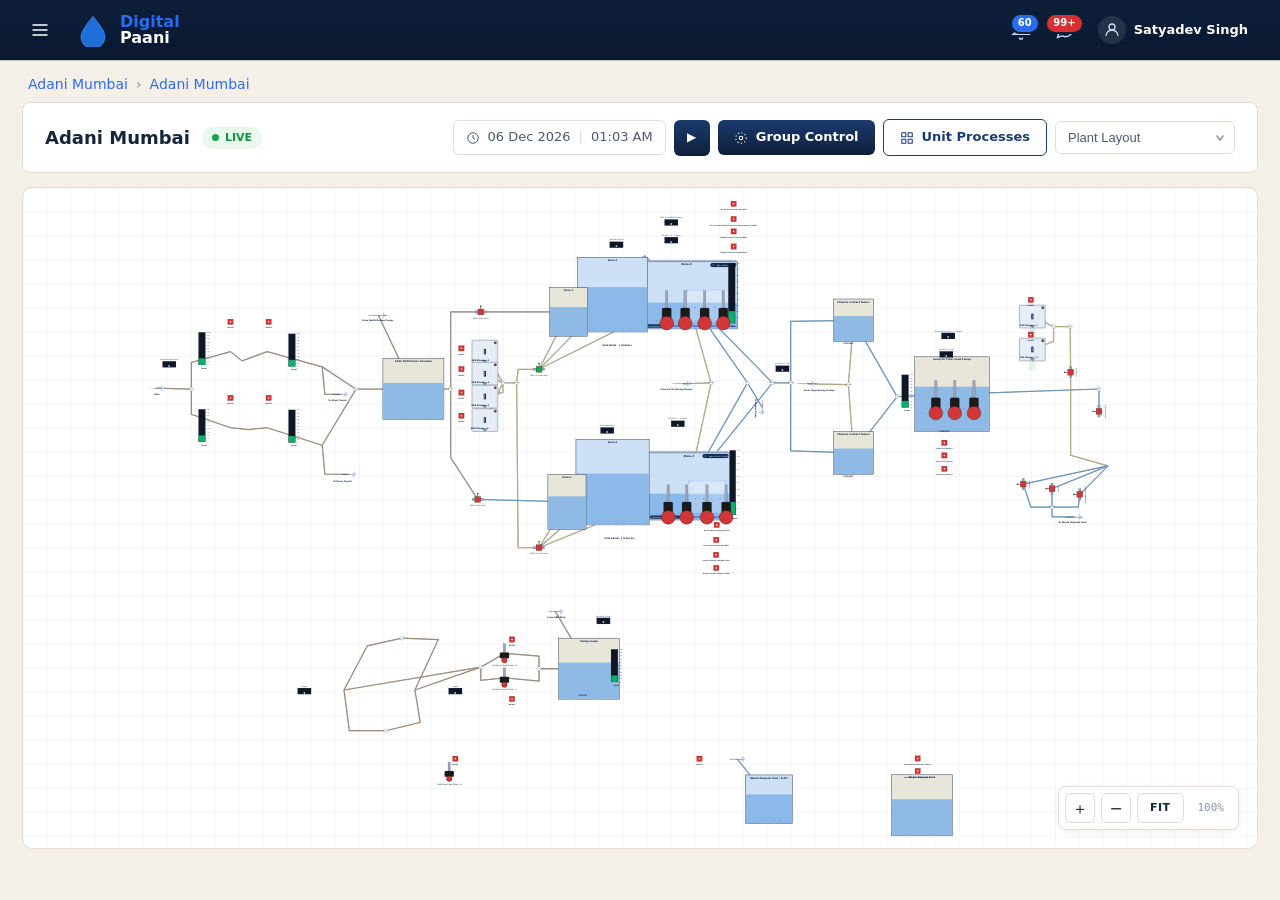
==== commit 23f05e56: "Standalone Set Point Configuration page + Transfer Pump type + developer docs 1) New 'Set Point Conf" ====
--- a/index.html
+++ b/index.html
@@ -77,6 +77,7 @@
         <option value="layout">Plant Layout</option>
         <option value="dashboard">Dashboard</option>
         <option value="studio">⚙ Studio (configure)</option>
+        <option value="cfg">Set Point Configuration</option>
       </select>
       <svg width="10" height="10" viewBox="0 0 10 10"><path d="M2,3 L5,7 L8,3" fill="none" stroke="currentColor" stroke-width="1.6" stroke-linecap="round" stroke-linejoin="round"/></svg>
     </div>
@@ -117,6 +118,72 @@
     <div id="dashBody" class="dash-body"></div>
   </section>
 
+  <!-- ====================== SIMPLE SET POINT CONFIGURATION (admin) ====================== -->
+  <section class="view view-cfg hidden" id="view-cfg">
+    <div class="cfg-page">
+      <div class="cfg-page-head-row">
+        <div>
+          <h2>Set Point Configuration</h2>
+          <p class="muted">Simple list of every set point in the system. Configure type, name, description and allowed range. Independent of the Studio layout builder.</p>
+        </div>
+        <button class="dp-btn primary" id="cfgAddBtn">+ Add set point</button>
+      </div>
+      <div class="cfg-toolbar2">
+        <input type="search" id="cfgSearch2" placeholder="Search by name, type or HMI tag…" />
+        <select id="cfgFilterType">
+          <option value="">All types</option>
+        </select>
+        <span class="cfg-count" id="cfgCount2">0 configured</span>
+      </div>
+      <div class="cfg-table2" id="cfgTable2"></div>
+    </div>
+  </section>
+
+  <!-- Simple Add/Edit modal (dynamic by type) -->
+  <div id="cfgModal" class="modal hidden">
+    <div class="modal-card sp-modal">
+      <div class="sp-modal-head">
+        <h2 id="cfgModalTitle">Add set point</h2>
+        <button class="sp-modal-x" id="cfgModalClose">✕</button>
+      </div>
+      <div class="sp-modal-body">
+        <div class="cfg2-field">
+          <label>Set Point Type</label>
+          <select id="cfgFType">
+            <option value="Level">Level</option>
+            <option value="DO">DO</option>
+            <option value="Differential Pressure">Differential Pressure</option>
+            <option value="pH">pH</option>
+            <option value="FRC">FRC</option>
+            <option value="ORP">ORP</option>
+            <option value="Flow">Flow</option>
+            <option value="Time">Time</option>
+            <option value="Transfer Pump">Transfer Pump Set Point</option>
+          </select>
+        </div>
+        <div class="cfg2-field">
+          <label>Set Point Name</label>
+          <input type="text" id="cfgFName" placeholder="e.g. CASS Basin 1 high level cut-in" />
+        </div>
+        <div class="cfg2-field">
+          <label>Set Point Description</label>
+          <textarea id="cfgFDesc" rows="2" placeholder="What does this set point trigger? When is it used?"></textarea>
+        </div>
+        <div class="cfg2-field">
+          <label>Linked Unit Process</label>
+          <select id="cfgFUp"></select>
+        </div>
+        <div id="cfgFSchema"></div>
+        <div class="cfg2-hmi"><span class="cfg2-hmi-label">HMI tag<small> · auto-generated</small></span><code id="cfgFHmi">—</code></div>
+        <div class="form-error hidden" id="cfgFErr"></div>
+      </div>
+      <div class="sp-modal-foot">
+        <button class="dp-btn ghost" id="cfgModalCancel">Cancel</button>
+        <button class="dp-btn primary" id="cfgModalSave">Save</button>
+      </div>
+    </div>
+  </div>
+
   <!-- ====================== STUDIO (implementer) ====================== -->
   <section class="view view-studio hidden" id="view-studio">
     <div class="studio-head">
--- a/style.css
+++ b/style.css
@@ -987,8 +987,8 @@
 .canvas-up-name:focus { border-bottom-color: var(--primary-2); }
 .canvas-up-meta { font-size: 11.5px; color: var(--muted); margin-top: 2px; }
 .canvas-head-actions { display: flex; gap: 6px; }
-.dp-btn.ghost.sm.danger { color: var(--bad); border-color: var(--bad); }
-.dp-btn.ghost.sm.danger:hover { background: var(--bad); color: #fff; }
+.dp-btn.ghost.sm.danger { background: #fff !important; color: var(--bad) !important; border-color: var(--bad) !important; }
+.dp-btn.ghost.sm.danger:hover { background: var(--bad) !important; color: #fff !important; }
 
 .canvas-grid {
   display: grid; grid-template-columns: repeat(12, 1fr); gap: 10px;
@@ -1036,6 +1036,166 @@
 .insp-col-btn { flex: 1; padding: 6px; border: 1px solid var(--line); background: #fff; cursor: pointer; font-size: 10.5px; border-radius: 4px; font-weight: 600; color: var(--text-2); }
 .insp-col-btn.active { background: var(--primary); color: #fff; border-color: var(--primary); }
 .insp-col-btn:hover:not(.active) { border-color: var(--primary-2); }
+
+/* Inspector edit blocks (Setpoint / Sensor full editor) */
+.insp-edit-block {
+  margin-top: 8px; padding-top: 12px; border-top: 1px solid var(--line);
+  display: flex; flex-direction: column; gap: 8px;
+}
+.insp-edit-head { display: flex; align-items: center; justify-content: space-between; }
+.insp-row { display: flex; flex-direction: column; gap: 3px; }
+.insp-row label {
+  font-size: 9.5px; letter-spacing: .7px; text-transform: uppercase;
+  color: var(--muted); font-weight: 700;
+}
+.insp-row label small {
+  text-transform: none; letter-spacing: 0; font-weight: 500;
+  color: var(--muted); margin-left: 4px; font-size: 9.5px;
+}
+.insp-row input[type="text"],
+.insp-row input[type="number"],
+.insp-row select {
+  width: 100%; padding: 7px 10px; border: 1px solid var(--line); border-radius: 5px;
+  background: #fff; font-size: 12.5px; color: var(--text); font-family: inherit; box-sizing: border-box;
+}
+.insp-row input:focus, .insp-row select:focus {
+  outline: none; border-color: var(--primary-2); box-shadow: 0 0 0 3px rgba(42,108,240,.12);
+}
+.insp-grid-2 { display: grid; grid-template-columns: 1fr 1fr; gap: 6px; }
+.insp-hmi-chip {
+  padding: 6px 10px; background: #fafaf6; border: 1px solid var(--line); border-radius: 5px;
+}
+.insp-hmi-chip code {
+  font-family: ui-monospace, "SF Mono", monospace; font-size: 10.5px;
+  color: var(--text); word-break: break-all;
+}
+.insp-err {
+  padding: 8px 10px; background: #fdeaea; color: #aa1c1c;
+  border: 1px solid #f3bcbc; border-radius: 5px; font-size: 11.5px; font-weight: 600;
+}
+.dp-btn.ghost.sm[data-action="new-sp"],
+.dp-btn.ghost.sm[data-action="new-sensor"] {
+  border-style: dashed; border-color: var(--primary-2); color: var(--primary-2);
+}
+.dp-btn.ghost.sm[data-action="new-sp"]:hover,
+.dp-btn.ghost.sm[data-action="new-sensor"]:hover { background: var(--primary-2); color: #fff; }
+
+/* =====================================================================
+   SIMPLE SET POINT CONFIGURATION VIEW
+   ===================================================================== */
+.view-cfg { padding: 0 22px 22px; }
+.cfg-page {
+  background: var(--surface); border: 1px solid var(--line);
+  border-radius: 12px; padding: 22px; margin-top: 14px;
+}
+.cfg-page-head-row { display: flex; justify-content: space-between; align-items: flex-start; margin-bottom: 14px; gap: 14px; }
+.cfg-page-head-row h2 { margin: 0; font-size: 18px; font-weight: 700; color: var(--text); }
+.cfg-page-head-row p { margin: 4px 0 0; font-size: 12.5px; max-width: 520px; }
+
+.cfg-toolbar2 {
+  display: flex; align-items: center; gap: 10px;
+  padding: 10px 12px; background: var(--surface-2);
+  border: 1px solid var(--line); border-radius: 8px; margin-bottom: 12px;
+}
+.cfg-toolbar2 input, .cfg-toolbar2 select {
+  padding: 8px 12px; border: 1px solid var(--line); border-radius: 6px;
+  background: #fff; font-size: 12.5px; color: var(--text); font-family: inherit;
+}
+.cfg-toolbar2 input { flex: 1; }
+.cfg-toolbar2 select { flex: 0 0 180px; }
+
+.cfg-table2 {
+  background: var(--surface); border: 1px solid var(--line);
+  border-radius: 8px; overflow: hidden;
+}
+.cfg-row2 {
+  display: grid; grid-template-columns: 80px 2fr 1.4fr 1.2fr 1fr 50px;
+  gap: 14px; align-items: center; padding: 12px 16px;
+  border-bottom: 1px solid var(--line-2); cursor: pointer;
+  transition: background .12s;
+}
+.cfg-row2:hover { background: #fafbff; }
+.cfg-row2:last-child { border-bottom: 0; }
+.cfg-row2.head { background: #f3eee3; cursor: default; font-size: 10.5px; letter-spacing: .8px; text-transform: uppercase; color: var(--muted); font-weight: 700; }
+.cfg-row2 .c-type {
+  display: inline-block; font-size: 10px; padding: 3px 8px;
+  background: #eef2f7; color: var(--primary); border: 1px solid #dde6f3;
+  border-radius: 4px; font-weight: 700;
+}
+.cfg-row2 .c-name { font-size: 13px; font-weight: 700; color: var(--text); }
+.cfg-row2 .c-desc { font-size: 11.5px; color: var(--muted); margin-top: 2px; line-height: 1.4; max-height: 38px; overflow: hidden; }
+.cfg-row2 .c-range { font-family: ui-monospace, monospace; font-size: 12px; color: var(--text); }
+.cfg-row2 .c-hmi code {
+  font-family: ui-monospace, monospace; font-size: 10.5px;
+  background: #fafaf6; border: 1px solid var(--line); padding: 1px 6px; border-radius: 3px;
+  color: var(--text-2); word-break: break-all;
+}
+.cfg-row2 .ic-btn { width: 32px; height: 32px; }
+
+/* TP sub-list inside a row */
+.cfg-tp-sublist {
+  grid-column: 1 / -1;
+  display: grid; grid-template-columns: 1fr 1fr 1fr 1fr; gap: 8px;
+  padding: 8px 0 0 80px;
+  font-size: 11px; color: var(--text-2);
+}
+.cfg-tp-cell {
+  background: #fafaf6; border: 1px solid var(--line); border-radius: 5px;
+  padding: 6px 8px;
+}
+.cfg-tp-cell .k {
+  font-size: 9px; letter-spacing: .8px; text-transform: uppercase;
+  color: var(--muted); font-weight: 700;
+}
+.cfg-tp-cell .v {
+  font-family: ui-monospace, monospace; font-size: 11.5px; font-weight: 700;
+  color: var(--text); margin-top: 2px;
+}
+
+/* Modal — config form fields */
+.cfg2-field { display: flex; flex-direction: column; gap: 4px; margin-bottom: 12px; }
+.cfg2-field > label {
+  font-size: 10.5px; letter-spacing: .8px; text-transform: uppercase;
+  color: var(--muted); font-weight: 700;
+}
+.cfg2-field input[type="text"],
+.cfg2-field input[type="number"],
+.cfg2-field select,
+.cfg2-field textarea {
+  padding: 8px 10px; border: 1px solid var(--line); border-radius: 5px;
+  background: #fff; font-size: 12.5px; color: var(--text); font-family: inherit;
+}
+.cfg2-field input:focus, .cfg2-field select:focus, .cfg2-field textarea:focus {
+  outline: none; border-color: var(--primary-2); box-shadow: 0 0 0 3px rgba(42,108,240,.12);
+}
+.cfg2-grid-2 { display: grid; grid-template-columns: 1fr 1fr; gap: 10px; }
+.cfg2-input { display: flex; align-items: center; border: 1px solid var(--line); border-radius: 5px; background: #fff; overflow: hidden; }
+.cfg2-input input { flex: 1; border: 0; outline: 0; padding: 8px 10px; background: transparent; font-size: 12.5px; min-width: 0; }
+.cfg2-input .u { padding: 0 10px; font-size: 11px; color: var(--muted); font-weight: 600; border-left: 1px solid var(--line); background: #fafaf6; }
+
+/* Transfer Pump sub-blocks in modal */
+.cfg2-tp-block {
+  background: var(--surface-2); border: 1px solid var(--line);
+  border-radius: 8px; padding: 12px; margin-bottom: 10px;
+}
+.cfg2-tp-title {
+  font-size: 11px; letter-spacing: .6px; text-transform: uppercase;
+  color: var(--text); font-weight: 700; margin-bottom: 8px;
+}
+.cfg2-tp-row { display: grid; grid-template-columns: 1fr 1fr 1fr; gap: 8px; }
+.cfg2-tp-row .cfg2-field { margin-bottom: 0; }
+
+.cfg2-hmi {
+  display: flex; align-items: center; gap: 10px;
+  padding: 8px 10px; background: #fafaf6; border: 1px solid var(--line);
+  border-radius: 5px; margin-bottom: 8px;
+}
+.cfg2-hmi-label {
+  font-size: 9.5px; letter-spacing: .8px; text-transform: uppercase;
+  color: var(--muted); font-weight: 700; flex: none;
+}
+.cfg2-hmi-label small { text-transform: none; letter-spacing: 0; font-weight: 500; }
+.cfg2-hmi code { font-family: ui-monospace, monospace; font-size: 11px; color: var(--text); word-break: break-all; flex: 1; }
 
 /* Version nudge */
 .version-nudge {
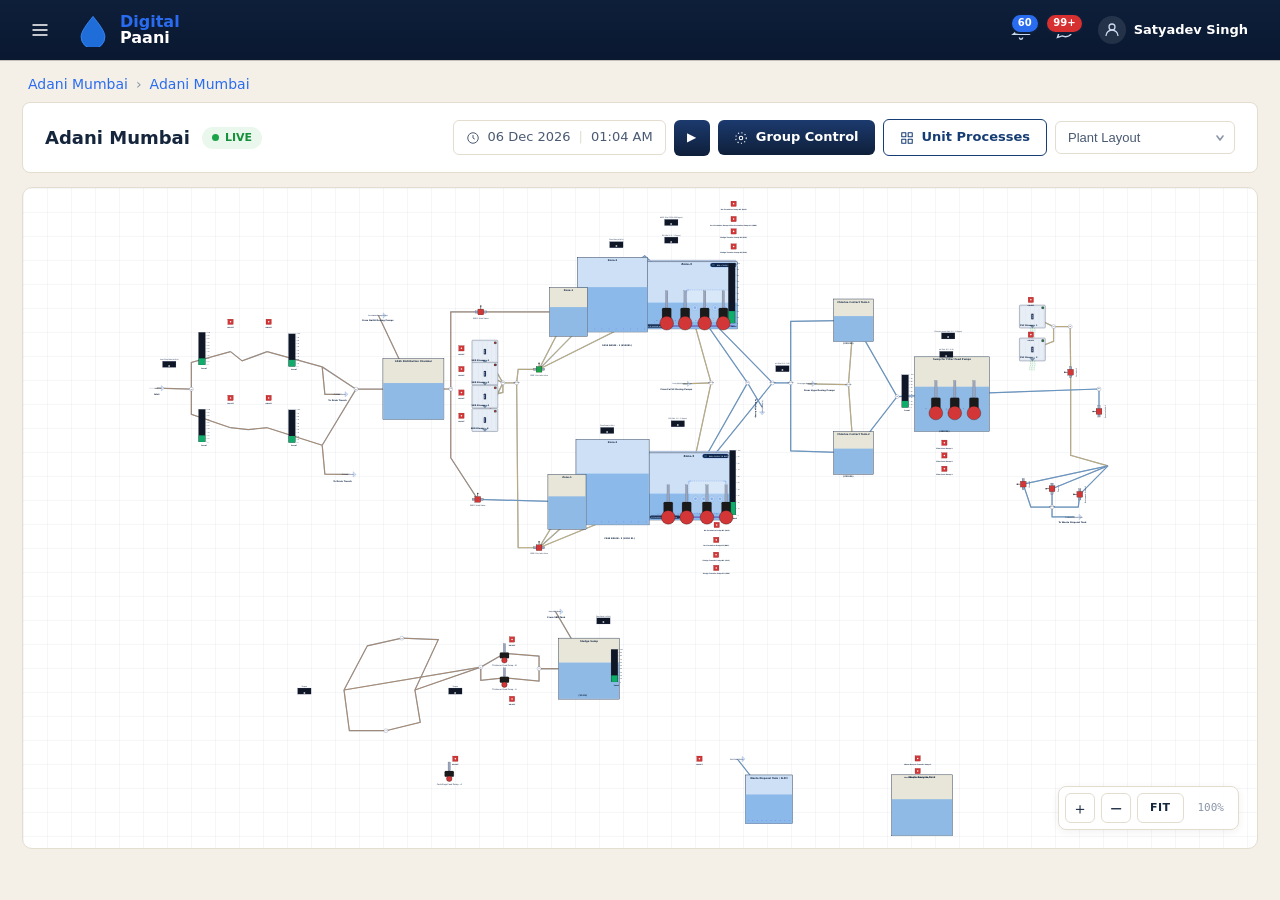
==== commit ebff3f98: "Polish Set Point Configuration UX UP cards: - Edit/Delete text buttons → pencil/bin icon buttons - C" ====
--- a/index.html
+++ b/index.html
@@ -124,27 +124,71 @@
       <div class="cfg-page-head-row">
         <div>
           <h2>Set Point Configuration</h2>
-          <p class="muted">Simple list of every set point in the system. Configure type, name, description and allowed range. Independent of the Studio layout builder.</p>
-        </div>
-        <button class="dp-btn primary" id="cfgAddBtn">+ Add set point</button>
+          <p class="muted">Step 1 — create a unit process · Step 2 — associate equipment · Step 3 — add set points to it. Independent of the Studio layout builder.</p>
+        </div>
+        <button class="dp-btn primary" id="cfgAddUpBtn">+ Create unit process</button>
       </div>
       <div class="cfg-toolbar2">
-        <input type="search" id="cfgSearch2" placeholder="Search by name, type or HMI tag…" />
-        <select id="cfgFilterType">
-          <option value="">All types</option>
-        </select>
-        <span class="cfg-count" id="cfgCount2">0 configured</span>
-      </div>
-      <div class="cfg-table2" id="cfgTable2"></div>
+        <input type="search" id="cfgSearch2" placeholder="Search by unit process, set point name or HMI tag…" />
+        <span class="cfg-count" id="cfgCount2">0 unit processes · 0 set points</span>
+      </div>
+      <div class="cfg-up-stack" id="cfgUpStack"></div>
     </div>
   </section>
+
+  <!-- Create/Edit Unit Process modal -->
+  <div id="cfgUpModal" class="modal hidden">
+    <div class="modal-card sp-modal">
+      <div class="sp-modal-head">
+        <h2 id="cfgUpModalTitle">Create unit process</h2>
+        <button class="sp-modal-x" id="cfgUpModalClose">✕</button>
+      </div>
+      <div class="sp-modal-body">
+        <div class="cfg2-field">
+          <label>Unit Process Name</label>
+          <input type="text" id="cfgUpName" placeholder="e.g. SBR 1 Cycle, PSF 1 Cycle, Aeration" />
+        </div>
+        <div class="cfg2-field">
+          <label>Description</label>
+          <textarea id="cfgUpDesc" rows="2" placeholder="What does this unit process do?"></textarea>
+        </div>
+        <div class="form-error hidden" id="cfgUpErr"></div>
+      </div>
+      <div class="sp-modal-foot">
+        <button class="dp-btn ghost" id="cfgUpCancel">Cancel</button>
+        <button class="dp-btn primary" id="cfgUpSave">Save unit process</button>
+      </div>
+    </div>
+  </div>
+
+  <!-- Equipment picker modal (shared) -->
+  <div id="cfgEqModal" class="modal hidden">
+    <div class="modal-card sp-modal">
+      <div class="sp-modal-head">
+        <h2>Associate equipment</h2>
+        <button class="sp-modal-x" id="cfgEqClose">✕</button>
+      </div>
+      <div class="sp-modal-body">
+        <p class="muted" id="cfgEqSubtitle">Select all equipment that participates in this unit process.</p>
+        <input type="search" id="cfgEqSearch" placeholder="Filter equipment…" style="width:100%;padding:8px 10px;border:1px solid var(--line);border-radius:5px;margin-bottom:10px"/>
+        <div class="ms-menu-list" id="cfgEqList" style="max-height:380px;overflow:auto"></div>
+      </div>
+      <div class="sp-modal-foot">
+        <button class="dp-btn ghost" id="cfgEqCancel">Cancel</button>
+        <button class="dp-btn primary" id="cfgEqSave">Save</button>
+      </div>
+    </div>
+  </div>
 
   <!-- Simple Add/Edit modal (dynamic by type) -->
   <div id="cfgModal" class="modal hidden">
-    <div class="modal-card sp-modal">
-      <div class="sp-modal-head">
-        <h2 id="cfgModalTitle">Add set point</h2>
-        <button class="sp-modal-x" id="cfgModalClose">✕</button>
+    <div class="modal-card sp-modal cfg-sp-modal">
+      <button class="cfg-modal-x" id="cfgModalClose" aria-label="Close">✕</button>
+      <div class="sp-modal-head cfg-sp-modal-head">
+        <div>
+          <h2 id="cfgModalTitle">Add set point</h2>
+          <div class="cfg-modal-sub" id="cfgModalSub"></div>
+        </div>
       </div>
       <div class="sp-modal-body">
         <div class="cfg2-field">
@@ -160,6 +204,7 @@
             <option value="Time">Time</option>
             <option value="Transfer Pump">Transfer Pump Set Point</option>
           </select>
+          <div class="cfg-type-unit-hint" id="cfgTypeUnitHint"></div>
         </div>
         <div class="cfg2-field">
           <label>Set Point Name</label>
@@ -169,12 +214,9 @@
           <label>Set Point Description</label>
           <textarea id="cfgFDesc" rows="2" placeholder="What does this set point trigger? When is it used?"></textarea>
         </div>
-        <div class="cfg2-field">
-          <label>Linked Unit Process</label>
-          <select id="cfgFUp"></select>
-        </div>
+        <input type="hidden" id="cfgFUp" />
         <div id="cfgFSchema"></div>
-        <div class="cfg2-hmi"><span class="cfg2-hmi-label">HMI tag<small> · auto-generated</small></span><code id="cfgFHmi">—</code></div>
+        <div class="cfg2-hmi"><span class="cfg2-hmi-label">HMI tag<small> · auto-generated · the current value will be fetched from the sensor mapped to this tag</small></span><code id="cfgFHmi">—</code></div>
         <div class="form-error hidden" id="cfgFErr"></div>
       </div>
       <div class="sp-modal-foot">
--- a/style.css
+++ b/style.css
@@ -1103,6 +1103,96 @@
 }
 .cfg-toolbar2 input { flex: 1; }
 .cfg-toolbar2 select { flex: 0 0 180px; }
+
+/* Unit-process stack on Set Point Configuration page */
+.cfg-up-stack { display: flex; flex-direction: column; gap: 12px; }
+.cfg-up-card {
+  background: var(--surface); border: 1px solid var(--line); border-radius: 10px;
+  overflow: hidden; transition: border-color .15s, box-shadow .15s;
+}
+.cfg-up-card.expanded { border-color: var(--primary-2); box-shadow: 0 2px 12px rgba(42,108,240,.08); }
+.cfg-up-head {
+  display: grid; grid-template-columns: 1fr auto auto auto;
+  gap: 12px; align-items: center;
+  padding: 14px 18px; cursor: pointer; background: linear-gradient(180deg, #1c3a6e, #0e1f3a); color: #fff;
+}
+.cfg-up-head:hover { filter: brightness(1.08); }
+.cfg-up-name { font-size: 15px; font-weight: 700; }
+.cfg-up-desc { font-size: 11.5px; color: #cfe3ff; margin-top: 2px; }
+.cfg-up-counts { display: flex; gap: 12px; font-size: 11px; color: #cfe3ff; }
+.cfg-up-counts b { color: #fff; font-family: ui-monospace, monospace; }
+.cfg-up-actions { display: flex; gap: 6px; align-items: center; }
+.cfg-up-iconbtn, .cfg-up-chev {
+  display: inline-flex; align-items: center; justify-content: center;
+  width: 32px; height: 32px;
+  border: 1px solid rgba(255,255,255,.25); background: rgba(255,255,255,.1); color: #fff;
+  border-radius: 6px; cursor: pointer; transition: background .12s, transform .25s ease;
+}
+.cfg-up-iconbtn:hover { background: rgba(255,255,255,.2); }
+.cfg-up-iconbtn.danger:hover { background: rgba(239,68,68,.35); border-color: rgba(239,68,68,.6); }
+/* Chevron: collapsed = pointing right (rotated -90°), expanded = pointing down (no rotation) */
+.cfg-up-chev { transform: rotate(-90deg); }
+.cfg-up-card.expanded .cfg-up-chev { transform: rotate(0deg); }
+.cfg-up-chev:hover { background: rgba(255,255,255,.2); }
+
+.cfg-up-body { max-height: 0; overflow: hidden; transition: max-height .25s ease, padding .25s ease; padding: 0 18px; }
+.cfg-up-card.expanded .cfg-up-body { max-height: 4000px; padding: 16px 18px; }
+
+.cfg-section { margin-bottom: 16px; }
+.cfg-section-head {
+  display: flex; justify-content: space-between; align-items: center;
+  margin-bottom: 8px;
+}
+.cfg-section-title {
+  font-size: 11px; letter-spacing: 1px; color: var(--muted);
+  font-weight: 700; text-transform: uppercase;
+}
+.cfg-section-add {
+  padding: 5px 12px; border: 1px dashed var(--primary-2); background: #fff;
+  color: var(--primary-2); border-radius: 5px; font-size: 11.5px; font-weight: 700; cursor: pointer;
+}
+.cfg-section-add:hover { background: var(--primary-2); color: #fff; }
+
+.cfg-eq-chips { display: flex; flex-wrap: wrap; gap: 6px; padding: 8px 0; }
+.cfg-eq-chip {
+  display: inline-flex; align-items: center; gap: 5px;
+  padding: 4px 10px; background: #eef2f7; color: var(--primary); border-radius: 999px;
+  font-size: 11.5px; font-weight: 600;
+}
+.cfg-eq-chip .chip-x {
+  background: transparent; border: 0; color: var(--primary); cursor: pointer; font-size: 12px;
+}
+.cfg-eq-chip .chip-x:hover { color: var(--bad); }
+.cfg-eq-empty { padding: 12px; background: var(--surface-2); border: 1px dashed var(--line); border-radius: 6px; font-size: 12px; color: var(--muted); text-align: center; }
+
+.cfg-sp-list { display: flex; flex-direction: column; gap: 6px; }
+.cfg-sp-row {
+  display: grid; grid-template-columns: 90px 2fr 1.4fr 1fr 80px 50px;
+  gap: 12px; align-items: center;
+  padding: 10px 12px; background: #fff;
+  border: 1px solid var(--line); border-radius: 6px;
+  cursor: pointer; transition: border-color .12s;
+}
+.cfg-sp-row:hover { border-color: var(--primary-2); }
+.cfg-sp-row .sp-type {
+  display: inline-block; font-size: 10px; padding: 3px 8px;
+  background: #eef2f7; color: var(--primary); border: 1px solid #dde6f3;
+  border-radius: 4px; font-weight: 700;
+}
+.cfg-sp-row .sp-name { font-size: 13px; font-weight: 700; color: var(--text); }
+.cfg-sp-row .sp-desc { font-size: 11px; color: var(--muted); margin-top: 1px; }
+.cfg-sp-row .sp-hmi code {
+  font-family: ui-monospace, monospace; font-size: 10.5px;
+  background: #fafaf6; border: 1px solid var(--line); padding: 1px 6px; border-radius: 3px;
+  color: var(--text-2); word-break: break-all; display: inline-block;
+}
+.cfg-sp-row .sp-range { font-family: ui-monospace, monospace; font-size: 11.5px; color: var(--text); }
+.cfg-sp-row .sp-unit { font-size: 11px; color: var(--muted); }
+.cfg-sp-empty {
+  padding: 14px; background: var(--surface-2);
+  border: 1px dashed var(--line); border-radius: 6px;
+  font-size: 12px; color: var(--muted); text-align: center;
+}
 
 .cfg-table2 {
   background: var(--surface); border: 1px solid var(--line);
@@ -1800,3 +1890,56 @@
 .mode-pill.sm  { font-size: 9.5px; padding: 1.5px 6px; }
 .mode-pill.local { background: #eef2f7; color: var(--text-2); }
 .mode-pill.remote { background: #ece4ff; color: #5a3fbe; }
+
+/* ============ Cfg empty state ============ */
+.cfg-empty {
+  border: 1px dashed var(--line); border-radius: 10px; padding: 36px 24px;
+  text-align: center; background: var(--surface);
+}
+.cfg-empty-title { font-size: 16px; font-weight: 700; color: var(--text); margin-bottom: 6px; }
+.cfg-empty-sub { font-size: 12.5px; color: var(--muted); margin-bottom: 16px; max-width: 520px; margin-left: auto; margin-right: auto; line-height: 1.5; }
+
+/* ============ Equipment autocomplete (in UP card) ============ */
+.cfg-eq-autocomplete { position: relative; margin: 4px 0 6px; }
+.cfg-eq-input {
+  width: 100%; padding: 9px 12px;
+  border: 1px solid var(--line); border-radius: 6px; background: #fff;
+  font-size: 13px; font-family: inherit; color: var(--text);
+}
+.cfg-eq-input:focus {
+  outline: none; border-color: var(--primary-2);
+  box-shadow: 0 0 0 3px rgba(42,108,240,.12);
+}
+.cfg-eq-suggest {
+  position: absolute; top: calc(100% + 4px); left: 0; right: 0; z-index: 50;
+  background: #fff; border: 1px solid var(--line); border-radius: 8px;
+  box-shadow: 0 8px 24px rgba(0,0,0,.08); max-height: 260px; overflow: auto;
+  padding: 4px;
+}
+.cfg-eq-suggest.hidden { display: none; }
+.cfg-eq-sugg-item {
+  display: flex; justify-content: space-between; align-items: center;
+  width: 100%; padding: 8px 10px; border: 0; background: transparent;
+  border-radius: 5px; cursor: pointer; font-family: inherit; text-align: left;
+}
+.cfg-eq-sugg-item:hover { background: #eef2f7; }
+.cfg-eq-sugg-name { font-size: 12.5px; color: var(--text); font-weight: 600; }
+.cfg-eq-sugg-meta { font-size: 10.5px; color: var(--muted); text-transform: uppercase; letter-spacing: .5px; }
+.cfg-eq-sugg-empty { padding: 14px; text-align: center; font-size: 12px; color: var(--muted); }
+
+/* ============ Cfg set-point modal — top-right X ============ */
+.cfg-sp-modal { position: relative; }
+.cfg-modal-x {
+  position: absolute; top: 12px; right: 12px;
+  width: 32px; height: 32px;
+  border: 1px solid var(--line); background: #fff; color: var(--muted);
+  border-radius: 6px; cursor: pointer; font-size: 15px; line-height: 1;
+  display: inline-flex; align-items: center; justify-content: center;
+  z-index: 5; transition: .12s;
+}
+.cfg-modal-x:hover { background: var(--surface-2); color: var(--bad); border-color: var(--bad); }
+.cfg-sp-modal-head { padding-right: 56px; }
+.cfg-modal-sub { font-size: 12px; color: var(--muted); margin-top: 4px; }
+.cfg-modal-sub b { color: var(--text); font-weight: 700; }
+.cfg-type-unit-hint { font-size: 11px; color: var(--text-2); margin-top: 4px; padding-left: 2px; }
+.cfg-type-unit-hint b { color: var(--primary-2); font-family: ui-monospace, monospace; }
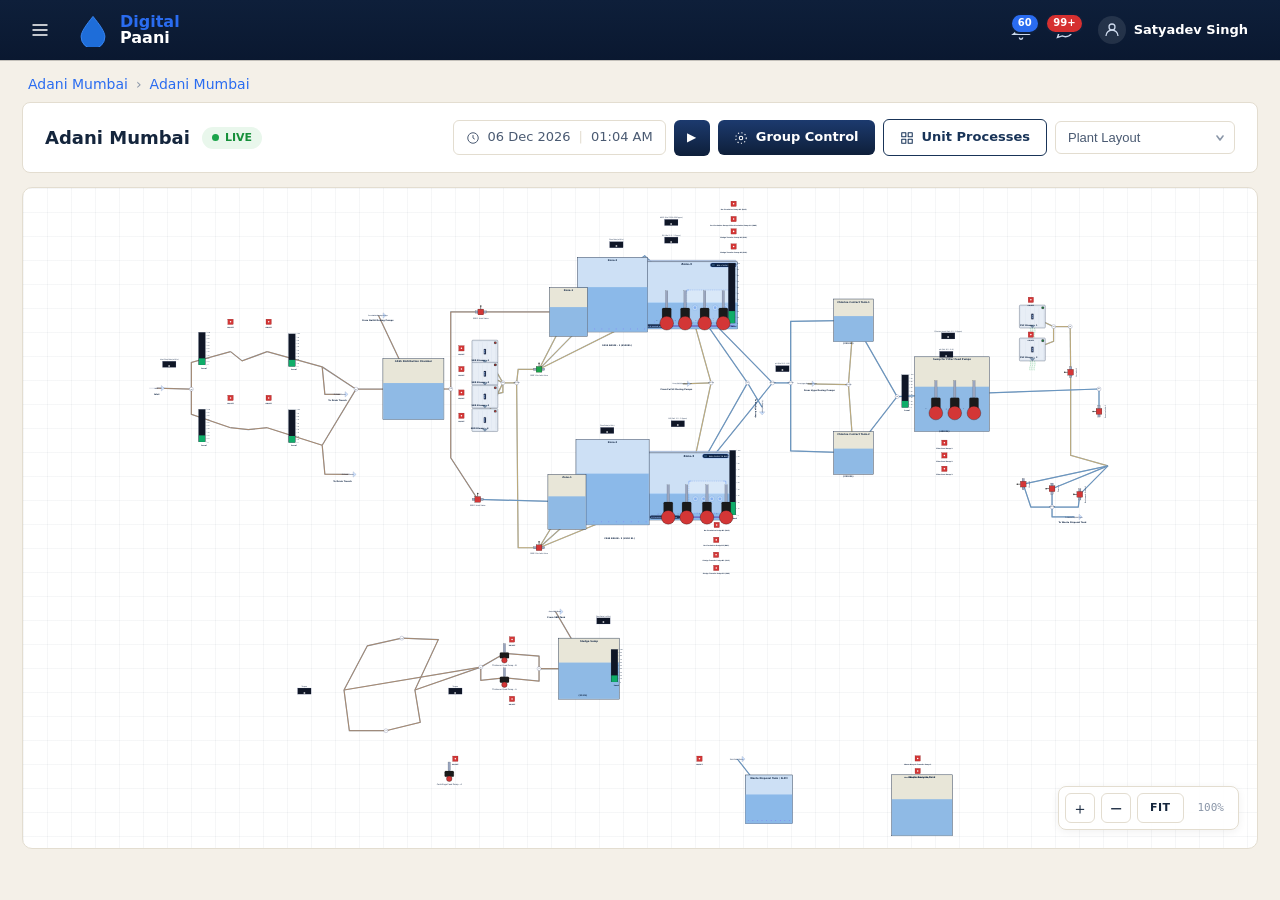
==== commit 2bc7e8f4: "Redesign Cfg modals — minimal, centered, brand-tinted Theme: - Updated brand color from #173d75 → #1" ====
--- a/index.html
+++ b/index.html
@@ -138,23 +138,24 @@
 
   <!-- Create/Edit Unit Process modal -->
   <div id="cfgUpModal" class="modal hidden">
-    <div class="modal-card sp-modal">
-      <div class="sp-modal-head">
+    <div class="modal-card cfg-modal">
+      <button class="cfg-modal-x" id="cfgUpModalClose" aria-label="Close">✕</button>
+      <div class="cfg-modal-head">
         <h2 id="cfgUpModalTitle">Create unit process</h2>
-        <button class="sp-modal-x" id="cfgUpModalClose">✕</button>
-      </div>
-      <div class="sp-modal-body">
-        <div class="cfg2-field">
+        <p class="cfg-modal-hint">Give it a clear name. You'll add equipment and set points next.</p>
+      </div>
+      <div class="cfg-modal-body">
+        <div class="cfg-field">
           <label>Unit Process Name</label>
           <input type="text" id="cfgUpName" placeholder="e.g. SBR 1 Cycle, PSF 1 Cycle, Aeration" />
         </div>
-        <div class="cfg2-field">
-          <label>Description</label>
+        <div class="cfg-field">
+          <label>Description <span class="cfg-optional">— optional</span></label>
           <textarea id="cfgUpDesc" rows="2" placeholder="What does this unit process do?"></textarea>
         </div>
         <div class="form-error hidden" id="cfgUpErr"></div>
       </div>
-      <div class="sp-modal-foot">
+      <div class="cfg-modal-foot">
         <button class="dp-btn ghost" id="cfgUpCancel">Cancel</button>
         <button class="dp-btn primary" id="cfgUpSave">Save unit process</button>
       </div>
@@ -182,46 +183,52 @@
 
   <!-- Simple Add/Edit modal (dynamic by type) -->
   <div id="cfgModal" class="modal hidden">
-    <div class="modal-card sp-modal cfg-sp-modal">
+    <div class="modal-card cfg-modal cfg-modal-wide">
       <button class="cfg-modal-x" id="cfgModalClose" aria-label="Close">✕</button>
-      <div class="sp-modal-head cfg-sp-modal-head">
-        <div>
-          <h2 id="cfgModalTitle">Add set point</h2>
-          <div class="cfg-modal-sub" id="cfgModalSub"></div>
-        </div>
-      </div>
-      <div class="sp-modal-body">
-        <div class="cfg2-field">
-          <label>Set Point Type</label>
-          <select id="cfgFType">
-            <option value="Level">Level</option>
-            <option value="DO">DO</option>
-            <option value="Differential Pressure">Differential Pressure</option>
-            <option value="pH">pH</option>
-            <option value="FRC">FRC</option>
-            <option value="ORP">ORP</option>
-            <option value="Flow">Flow</option>
-            <option value="Time">Time</option>
-            <option value="Transfer Pump">Transfer Pump Set Point</option>
-          </select>
-          <div class="cfg-type-unit-hint" id="cfgTypeUnitHint"></div>
-        </div>
-        <div class="cfg2-field">
-          <label>Set Point Name</label>
-          <input type="text" id="cfgFName" placeholder="e.g. CASS Basin 1 high level cut-in" />
-        </div>
-        <div class="cfg2-field">
-          <label>Set Point Description</label>
-          <textarea id="cfgFDesc" rows="2" placeholder="What does this set point trigger? When is it used?"></textarea>
+      <div class="cfg-modal-head">
+        <h2 id="cfgModalTitle">Add set point</h2>
+        <p class="cfg-modal-hint" id="cfgModalSub"></p>
+      </div>
+      <div class="cfg-modal-body">
+        <div class="cfg-row-2">
+          <div class="cfg-field">
+            <label>Set Point Type</label>
+            <select id="cfgFType">
+              <option value="Level">Level</option>
+              <option value="DO">DO</option>
+              <option value="Differential Pressure">Differential Pressure</option>
+              <option value="pH">pH</option>
+              <option value="FRC">FRC</option>
+              <option value="ORP">ORP</option>
+              <option value="Flow">Flow</option>
+              <option value="Time">Time</option>
+              <option value="Transfer Pump">Transfer Pump Set Point</option>
+            </select>
+            <div class="cfg-type-unit-hint" id="cfgTypeUnitHint"></div>
+          </div>
+          <div class="cfg-field">
+            <label>Set Point Name</label>
+            <input type="text" id="cfgFName" placeholder="e.g. CASS Basin 1 high level cut-in" />
+          </div>
+        </div>
+        <div class="cfg-field">
+          <label>Description <span class="cfg-optional">— optional</span></label>
+          <textarea id="cfgFDesc" rows="2" placeholder="What does this set point trigger?"></textarea>
         </div>
         <input type="hidden" id="cfgFUp" />
         <div id="cfgFSchema"></div>
-        <div class="cfg2-hmi"><span class="cfg2-hmi-label">HMI tag<small> · auto-generated · the current value will be fetched from the sensor mapped to this tag</small></span><code id="cfgFHmi">—</code></div>
+        <div class="cfg-hmi">
+          <div class="cfg-hmi-row">
+            <span class="cfg-hmi-pill">HMI TAG · auto-generated</span>
+            <code id="cfgFHmi">—</code>
+          </div>
+          <p class="cfg-hmi-note">The current value will be fetched from the sensor mapped to this tag at commissioning.</p>
+        </div>
         <div class="form-error hidden" id="cfgFErr"></div>
       </div>
-      <div class="sp-modal-foot">
+      <div class="cfg-modal-foot">
         <button class="dp-btn ghost" id="cfgModalCancel">Cancel</button>
-        <button class="dp-btn primary" id="cfgModalSave">Save</button>
+        <button class="dp-btn primary" id="cfgModalSave">Save set point</button>
       </div>
     </div>
   </div>
--- a/style.css
+++ b/style.css
@@ -10,7 +10,7 @@
   --text: #14253c;
   --text-2: #4a5a72;
   --muted: #8a96a8;
-  --primary: #173d75;       /* navy used for buttons/headings */
+  --primary: #193458;       /* navy used for buttons/headings (brand) */
   --primary-2: #2a6cf0;     /* link blue */
   --accent: #2a6cf0;
   --ok: #1aa44a;
@@ -332,8 +332,8 @@
 .dp-btn:hover { border-color: var(--primary-2); color: var(--primary-2); }
 .dp-btn.full { width: 100%; }
 .dp-btn.ghost { background: #fff; }
-.dp-btn.primary { background: linear-gradient(180deg, #1c3a6e, #0e1f3a); border-color: #0e1f3a; color: #fff; }
-.dp-btn.primary:hover { background: linear-gradient(180deg, #2a4a7e, #16294a); color: #fff; }
+.dp-btn.primary { background: linear-gradient(180deg, #224170, #193458); border-color: #142a48; color: #fff; }
+.dp-btn.primary:hover { background: linear-gradient(180deg, #2a4d80, #1f3f6a); color: #fff; }
 .dp-btn.danger { background: #d33636; color: #fff; border-color: #d33636; }
 .dp-btn.danger:hover { background: #b82828; }
 .dp-btn.sm { padding: 6px 12px; font-size: 12px; }
@@ -609,7 +609,9 @@
   padding: 12px; display: flex; flex-direction: column; gap: 10px;
   transition: border-color .15s, box-shadow .15s;
 }
-.spd-card:hover { border-color: var(--primary-2); box-shadow: 0 2px 10px rgba(42,108,240,.08); }
+.spd-card { transition: border-color .12s, box-shadow .12s, transform .12s; }
+.spd-card:hover { border-color: var(--primary); box-shadow: 0 4px 14px rgba(25,52,88,.12); transform: translateY(-1px); }
+.spd-card:active { transform: translateY(0); }
 .spd-card.disabled { opacity: .65; }
 .spd-card-head { display: flex; gap: 10px; align-items: flex-start; }
 .spd-tile {
@@ -1114,7 +1116,7 @@
 .cfg-up-head {
   display: grid; grid-template-columns: 1fr auto auto auto;
   gap: 12px; align-items: center;
-  padding: 14px 18px; cursor: pointer; background: linear-gradient(180deg, #1c3a6e, #0e1f3a); color: #fff;
+  padding: 14px 18px; cursor: pointer; background: linear-gradient(180deg, #1f3f6a, #193458); color: #fff;
 }
 .cfg-up-head:hover { filter: brightness(1.08); }
 .cfg-up-name { font-size: 15px; font-weight: 700; }
@@ -1167,13 +1169,13 @@
 
 .cfg-sp-list { display: flex; flex-direction: column; gap: 6px; }
 .cfg-sp-row {
-  display: grid; grid-template-columns: 90px 2fr 1.4fr 1fr 80px 50px;
-  gap: 12px; align-items: center;
-  padding: 10px 12px; background: #fff;
-  border: 1px solid var(--line); border-radius: 6px;
-  cursor: pointer; transition: border-color .12s;
-}
-.cfg-sp-row:hover { border-color: var(--primary-2); }
+  display: grid; grid-template-columns: 110px 2.4fr 1.1fr 70px 40px;
+  gap: 14px; align-items: center;
+  padding: 11px 14px; background: #fff;
+  border: 1px solid var(--line); border-radius: 8px;
+  cursor: pointer; transition: border-color .12s, background .12s, transform .12s;
+}
+.cfg-sp-row:hover { border-color: var(--primary); background: #f7f9fc; transform: translateX(2px); }
 .cfg-sp-row .sp-type {
   display: inline-block; font-size: 10px; padding: 3px 8px;
   background: #eef2f7; color: var(--primary); border: 1px solid #dde6f3;
@@ -1927,19 +1929,240 @@
 .cfg-eq-sugg-meta { font-size: 10.5px; color: var(--muted); text-transform: uppercase; letter-spacing: .5px; }
 .cfg-eq-sugg-empty { padding: 14px; text-align: center; font-size: 12px; color: var(--muted); }
 
-/* ============ Cfg set-point modal — top-right X ============ */
-.cfg-sp-modal { position: relative; }
-.cfg-modal-x {
-  position: absolute; top: 12px; right: 12px;
+/* ============================================================
+   Redesigned Cfg modals — minimal, centered, theme-tinted (#193458)
+   ============================================================ */
+.cfg-modal {
+  position: relative;
+  width: min(560px, 92vw);
+  max-height: 90vh;
+  border-radius: 14px;
+  background: #fff;
+  box-shadow: 0 24px 64px rgba(25,52,88,.22), 0 4px 12px rgba(25,52,88,.08);
+  overflow: hidden;
+  display: flex; flex-direction: column;
+  animation: cfgModalIn .18s cubic-bezier(.2,.8,.3,1.1); /* Doherty: <200ms surface */
+}
+.cfg-modal-wide { width: min(680px, 94vw); }
+@keyframes cfgModalIn {
+  from { opacity: 0; transform: translateY(8px) scale(.98); }
+  to   { opacity: 1; transform: translateY(0) scale(1); }
+}
+
+/* Top-right close — overrides earlier .cfg-modal-x */
+.cfg-modal .cfg-modal-x {
+  position: absolute; top: 14px; right: 14px;
   width: 32px; height: 32px;
-  border: 1px solid var(--line); background: #fff; color: var(--muted);
-  border-radius: 6px; cursor: pointer; font-size: 15px; line-height: 1;
+  border: 1px solid #e3e8ef; background: #fff; color: var(--muted);
+  border-radius: 8px; cursor: pointer; font-size: 14px; line-height: 1;
   display: inline-flex; align-items: center; justify-content: center;
-  z-index: 5; transition: .12s;
-}
-.cfg-modal-x:hover { background: var(--surface-2); color: var(--bad); border-color: var(--bad); }
-.cfg-sp-modal-head { padding-right: 56px; }
-.cfg-modal-sub { font-size: 12px; color: var(--muted); margin-top: 4px; }
-.cfg-modal-sub b { color: var(--text); font-weight: 700; }
-.cfg-type-unit-hint { font-size: 11px; color: var(--text-2); margin-top: 4px; padding-left: 2px; }
-.cfg-type-unit-hint b { color: var(--primary-2); font-family: ui-monospace, monospace; }
+  z-index: 5; transition: background .12s, color .12s, border-color .12s, transform .12s;
+}
+.cfg-modal .cfg-modal-x:hover {
+  background: #fef2f2; color: var(--bad); border-color: #fecaca; transform: scale(1.04);
+}
+
+/* Centered head */
+.cfg-modal-head {
+  padding: 28px 28px 12px;
+  text-align: center;
+  border-bottom: 1px solid #f0f2f5;
+}
+.cfg-modal-head h2 {
+  margin: 0;
+  font-size: 18px;
+  font-weight: 700;
+  color: var(--primary);
+  letter-spacing: -.2px;
+}
+.cfg-modal-hint {
+  margin: 6px 0 0;
+  font-size: 12.5px;
+  color: var(--muted);
+  line-height: 1.5;
+}
+.cfg-modal-hint b { color: var(--primary); font-weight: 700; }
+
+/* Body & foot */
+.cfg-modal-body {
+  padding: 20px 28px 8px;
+  overflow-y: auto;
+  flex: 1 1 auto;
+}
+.cfg-modal-foot {
+  padding: 16px 28px 22px;
+  display: flex; justify-content: center; gap: 10px;
+  border-top: 1px solid #f0f2f5;
+  background: #fafbfc;
+}
+.cfg-modal-foot .dp-btn { min-width: 120px; }
+
+/* Fields — text-aligned centered labels, left-aligned inputs */
+.cfg-field { display: flex; flex-direction: column; gap: 6px; margin-bottom: 14px; }
+.cfg-field > label {
+  font-size: 10.5px;
+  letter-spacing: 1.2px;
+  text-transform: uppercase;
+  color: var(--primary);
+  font-weight: 700;
+  text-align: center;
+}
+.cfg-optional { color: var(--muted); font-weight: 500; letter-spacing: .4px; text-transform: none; }
+
+.cfg-field input[type="text"],
+.cfg-field input[type="number"],
+.cfg-field select,
+.cfg-field textarea {
+  padding: 10px 12px;
+  border: 1px solid #dde3eb;
+  border-radius: 8px;
+  background: #fff;
+  font-size: 13px;
+  color: var(--text);
+  font-family: inherit;
+  transition: border-color .12s, box-shadow .12s;
+}
+.cfg-field input:focus, .cfg-field select:focus, .cfg-field textarea:focus {
+  outline: none;
+  border-color: var(--primary);
+  box-shadow: 0 0 0 3px rgba(25,52,88,.12);
+}
+.cfg-field textarea { resize: vertical; min-height: 56px; }
+
+.cfg-row-2 { display: grid; grid-template-columns: 1fr 1fr; gap: 12px; }
+
+.cfg-input {
+  display: flex; align-items: stretch;
+  border: 1px solid #dde3eb;
+  border-radius: 8px;
+  background: #fff;
+  overflow: hidden;
+  transition: border-color .12s, box-shadow .12s;
+}
+.cfg-input:focus-within { border-color: var(--primary); box-shadow: 0 0 0 3px rgba(25,52,88,.12); }
+.cfg-input input {
+  flex: 1; border: 0; outline: 0;
+  padding: 10px 12px; background: transparent;
+  font-size: 13px; min-width: 0; font-family: inherit;
+}
+.cfg-input .u {
+  padding: 0 12px; display: flex; align-items: center;
+  font-size: 11px; color: var(--primary); font-weight: 700;
+  border-left: 1px solid #f0f2f5; background: #f7f9fc;
+}
+
+/* Type unit hint */
+.cfg-type-unit-hint {
+  text-align: center;
+  font-size: 11px;
+  color: var(--muted);
+  margin-top: 6px;
+  min-height: 14px;
+}
+.cfg-type-unit-hint b {
+  color: var(--primary);
+  font-family: ui-monospace, monospace;
+  background: rgba(25,52,88,.08);
+  padding: 1px 6px;
+  border-radius: 4px;
+  font-size: 11.5px;
+}
+
+/* HMI tag block — fixed character-by-character wrapping */
+.cfg-hmi {
+  background: linear-gradient(180deg, #f7f9fc, #f0f4fa);
+  border: 1px solid #e0e6ef;
+  border-radius: 10px;
+  padding: 14px 16px;
+  margin: 8px 0 4px;
+}
+.cfg-hmi-row {
+  display: flex; flex-direction: column; align-items: center; gap: 8px;
+  text-align: center;
+}
+.cfg-hmi-pill {
+  font-size: 9.5px; letter-spacing: 1.2px; text-transform: uppercase;
+  font-weight: 700; color: var(--primary);
+  background: rgba(25,52,88,.08);
+  padding: 3px 10px; border-radius: 999px;
+}
+.cfg-hmi code, .cfg-hmi-tag {
+  font-family: ui-monospace, "SF Mono", Consolas, monospace;
+  font-size: 13px;
+  font-weight: 600;
+  color: var(--primary);
+  word-break: normal;
+  overflow-wrap: anywhere;
+  background: #fff;
+  padding: 6px 12px;
+  border: 1px solid #e0e6ef;
+  border-radius: 6px;
+  display: inline-block;
+  max-width: 100%;
+  text-align: center;
+}
+#cfgFHmi { display: flex; flex-wrap: wrap; gap: 6px; justify-content: center; }
+#cfgFHmi:empty::before { content: "—"; color: var(--muted); font-family: inherit; }
+.cfg-hmi-note {
+  margin: 10px 0 0;
+  text-align: center;
+  font-size: 11px;
+  color: var(--muted);
+  line-height: 1.5;
+  font-style: italic;
+}
+
+/* Transfer Pump blocks — simpler 2-col grid */
+.cfg-tp-block {
+  background: #f7f9fc;
+  border: 1px solid #e0e6ef;
+  border-radius: 10px;
+  padding: 14px 16px;
+  margin-bottom: 12px;
+}
+.cfg-tp-title {
+  font-size: 11px;
+  letter-spacing: 1.2px;
+  text-transform: uppercase;
+  color: var(--primary);
+  font-weight: 700;
+  margin-bottom: 12px;
+  text-align: center;
+  padding-bottom: 8px;
+  border-bottom: 1px solid #e0e6ef;
+}
+.cfg-tp-grid {
+  display: grid;
+  grid-template-columns: 1fr 1fr;
+  gap: 8px 12px;
+  align-items: end;
+}
+.cfg-tp-cell-h {
+  grid-column: span 1;
+  font-size: 10px;
+  letter-spacing: 1px;
+  text-transform: uppercase;
+  font-weight: 700;
+  color: var(--primary);
+  text-align: center;
+  padding-bottom: 4px;
+}
+.cfg-tp-grid .cfg-field { margin-bottom: 0; }
+.cfg-tp-grid .cfg-field > label { font-size: 9.5px; opacity: .75; }
+
+/* Form error */
+.form-error {
+  background: #fef2f2; border: 1px solid #fecaca; color: #991b1b;
+  padding: 10px 12px; border-radius: 8px; font-size: 12px;
+  text-align: center; margin-top: 8px;
+  animation: cfgErrIn .15s ease;
+}
+@keyframes cfgErrIn {
+  from { opacity: 0; transform: translateY(-4px); }
+  to   { opacity: 1; transform: translateY(0); }
+}
+
+/* Brand-aware primary buttons inside cfg modals stay solid (no gradient) */
+.cfg-modal .dp-btn.primary { background: var(--primary); border-color: var(--primary); }
+.cfg-modal .dp-btn.primary:hover { background: #224170; border-color: #224170; }
+.cfg-modal .dp-btn.primary:active { background: #142a48; }
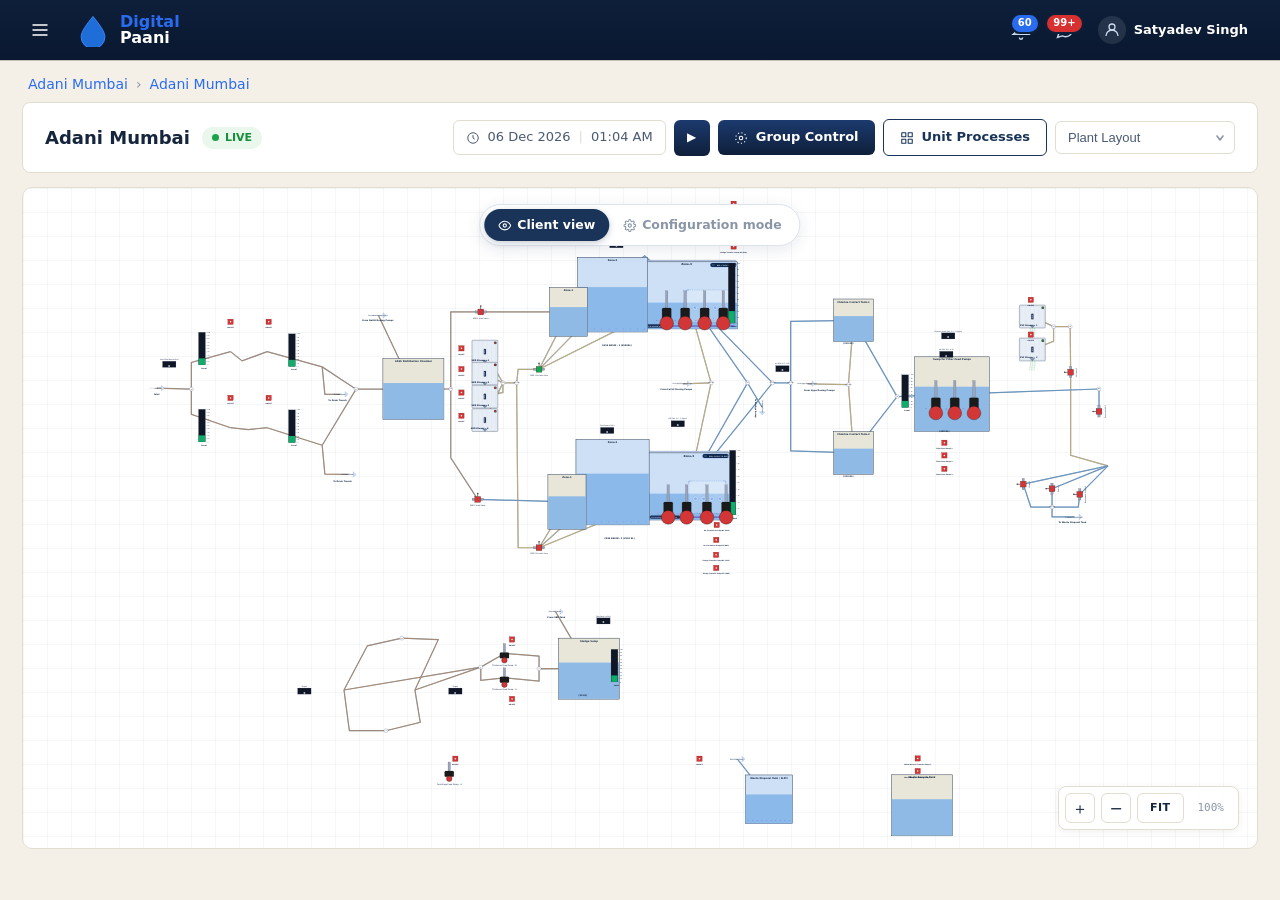
==== commit 8430c163: "Add Client ↔ Configuration mode toggle on Plant Layout The previous attempt mutated the client drawe" ====
--- a/index.html
+++ b/index.html
@@ -89,6 +89,17 @@
   <!-- Plant Layout view -->
   <section class="view view-layout" id="view-layout">
     <div class="scada-wrap" id="scadaWrap">
+      <!-- Client ↔ Configuration mode toggle -->
+      <div class="layout-mode-toggle" id="layoutModeToggle" role="tablist" aria-label="View mode">
+        <button class="lm-opt active" id="modeClient"  role="tab" aria-selected="true">
+          <svg width="13" height="13" viewBox="0 0 24 24" fill="none" stroke="currentColor" stroke-width="2" stroke-linecap="round" stroke-linejoin="round"><path d="M1 12s4-8 11-8 11 8 11 8-4 8-11 8S1 12 1 12z"/><circle cx="12" cy="12" r="3"/></svg>
+          Client view
+        </button>
+        <button class="lm-opt"        id="modeConfig"  role="tab" aria-selected="false">
+          <svg width="13" height="13" viewBox="0 0 24 24" fill="none" stroke="currentColor" stroke-width="2" stroke-linecap="round" stroke-linejoin="round"><path d="M12 15a3 3 0 1 0 0-6 3 3 0 0 0 0 6z"/><path d="M19.4 15a1.65 1.65 0 0 0 .33 1.82l.06.06a2 2 0 1 1-2.83 2.83l-.06-.06a1.65 1.65 0 0 0-1.82-.33 1.65 1.65 0 0 0-1 1.51V21a2 2 0 0 1-4 0v-.09a1.65 1.65 0 0 0-1-1.51 1.65 1.65 0 0 0-1.82.33l-.06.06a2 2 0 1 1-2.83-2.83l.06-.06a1.65 1.65 0 0 0 .33-1.82 1.65 1.65 0 0 0-1.51-1H3a2 2 0 0 1 0-4h.09a1.65 1.65 0 0 0 1.51-1 1.65 1.65 0 0 0-.33-1.82l-.06-.06a2 2 0 1 1 2.83-2.83l.06.06a1.65 1.65 0 0 0 1.82.33h0a1.65 1.65 0 0 0 1-1.51V3a2 2 0 0 1 4 0v.09a1.65 1.65 0 0 0 1 1.51h0a1.65 1.65 0 0 0 1.82-.33l.06-.06a2 2 0 1 1 2.83 2.83l-.06.06a1.65 1.65 0 0 0-.33 1.82v0a1.65 1.65 0 0 0 1.51 1H21a2 2 0 0 1 0 4h-.09a1.65 1.65 0 0 0-1.51 1z"/></svg>
+          Configuration mode
+        </button>
+      </div>
       <div id="layoutHost" class="layout-host"></div>
       <div class="zoom-controls" aria-label="Layout zoom controls">
         <button class="zbtn" id="zoomIn"  title="Zoom in">＋</button>
--- a/style.css
+++ b/style.css
@@ -1903,6 +1903,53 @@
 
 /* ============ Equipment autocomplete (in UP card) ============ */
 .cfg-eq-autocomplete { position: relative; margin: 4px 0 6px; }
+.up-eq-picker.cfg-eq-autocomplete { margin: 8px 0 4px; }
+.up-eq-picker.cfg-eq-autocomplete .cfg-eq-suggest { position: static; box-shadow: none; max-height: 220px; margin-top: 4px; }
+.up-config-foot {
+  margin-top: 14px; padding: 14px; background: #f7f9fc;
+  border: 1px dashed var(--line); border-radius: 10px; text-align: center;
+}
+.up-config-foot .dp-btn { margin: 0 auto; }
+
+/* ============ Plant-layout: Client ↔ Configuration toggle pill ============ */
+.layout-mode-toggle {
+  position: absolute; top: 16px; left: 50%; transform: translateX(-50%);
+  z-index: 8;
+  display: inline-flex; background: #fff;
+  border: 1px solid #dde3eb; border-radius: 999px;
+  padding: 4px; box-shadow: 0 4px 16px rgba(25,52,88,.10);
+}
+.layout-mode-toggle .lm-opt {
+  display: inline-flex; align-items: center; gap: 6px;
+  padding: 7px 14px; border: 0; background: transparent; color: var(--muted);
+  font: inherit; font-size: 12.5px; font-weight: 600;
+  border-radius: 999px; cursor: pointer; transition: all .18s ease;
+}
+.layout-mode-toggle .lm-opt:hover { color: var(--primary); }
+.layout-mode-toggle .lm-opt.active {
+  background: var(--primary); color: #fff;
+  box-shadow: 0 2px 6px rgba(25,52,88,.25);
+}
+.layout-mode-toggle .lm-opt.active svg { stroke: #fff; }
+
+/* When configuration mode is on, add a subtle tint to the canvas */
+body.config-mode .scada-wrap::before {
+  content: ""; position: absolute; inset: 0; pointer-events: none;
+  background: linear-gradient(135deg, rgba(25,52,88,.04), rgba(25,52,88,.0) 40%);
+  z-index: 1;
+}
+
+/* Configuration drawer body — UP-first stack inside the same aside */
+.sp-drawer-body.config-mode-body { padding: 14px 16px; }
+.sp-drawer-body.config-mode-body .cfg-up-stack { gap: 10px; }
+.sp-drawer-body.config-mode-body .cfg-up-card { font-size: 13px; }
+.sp-drawer-body.config-mode-body .cfg-empty { padding: 28px 18px; }
+.cfg-drawer-cta {
+  display: flex; justify-content: center; padding: 12px 16px;
+  background: linear-gradient(180deg, #f7f9fc, #fff);
+  border-bottom: 1px solid #eef2f7;
+}
+.cfg-drawer-cta .dp-btn { min-width: 220px; }
 .cfg-eq-input {
   width: 100%; padding: 9px 12px;
   border: 1px solid var(--line); border-radius: 6px; background: #fff;
